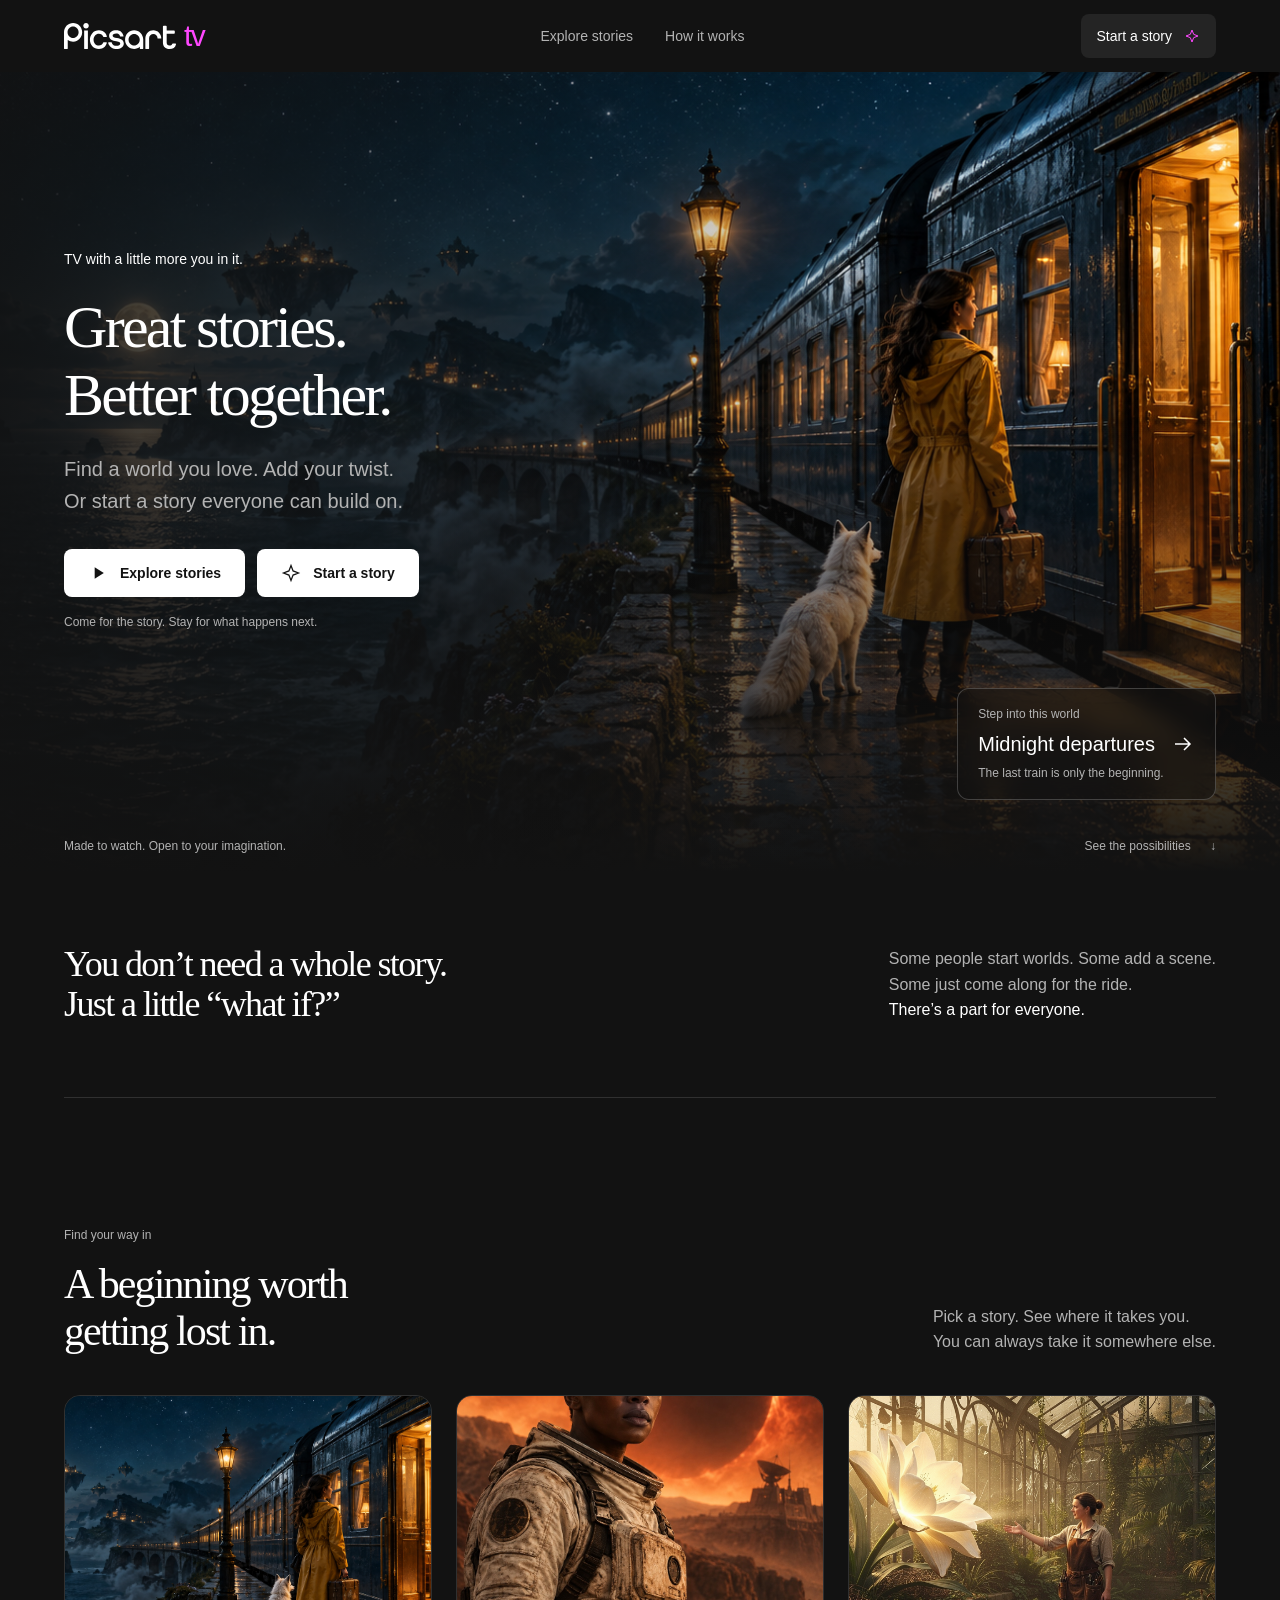
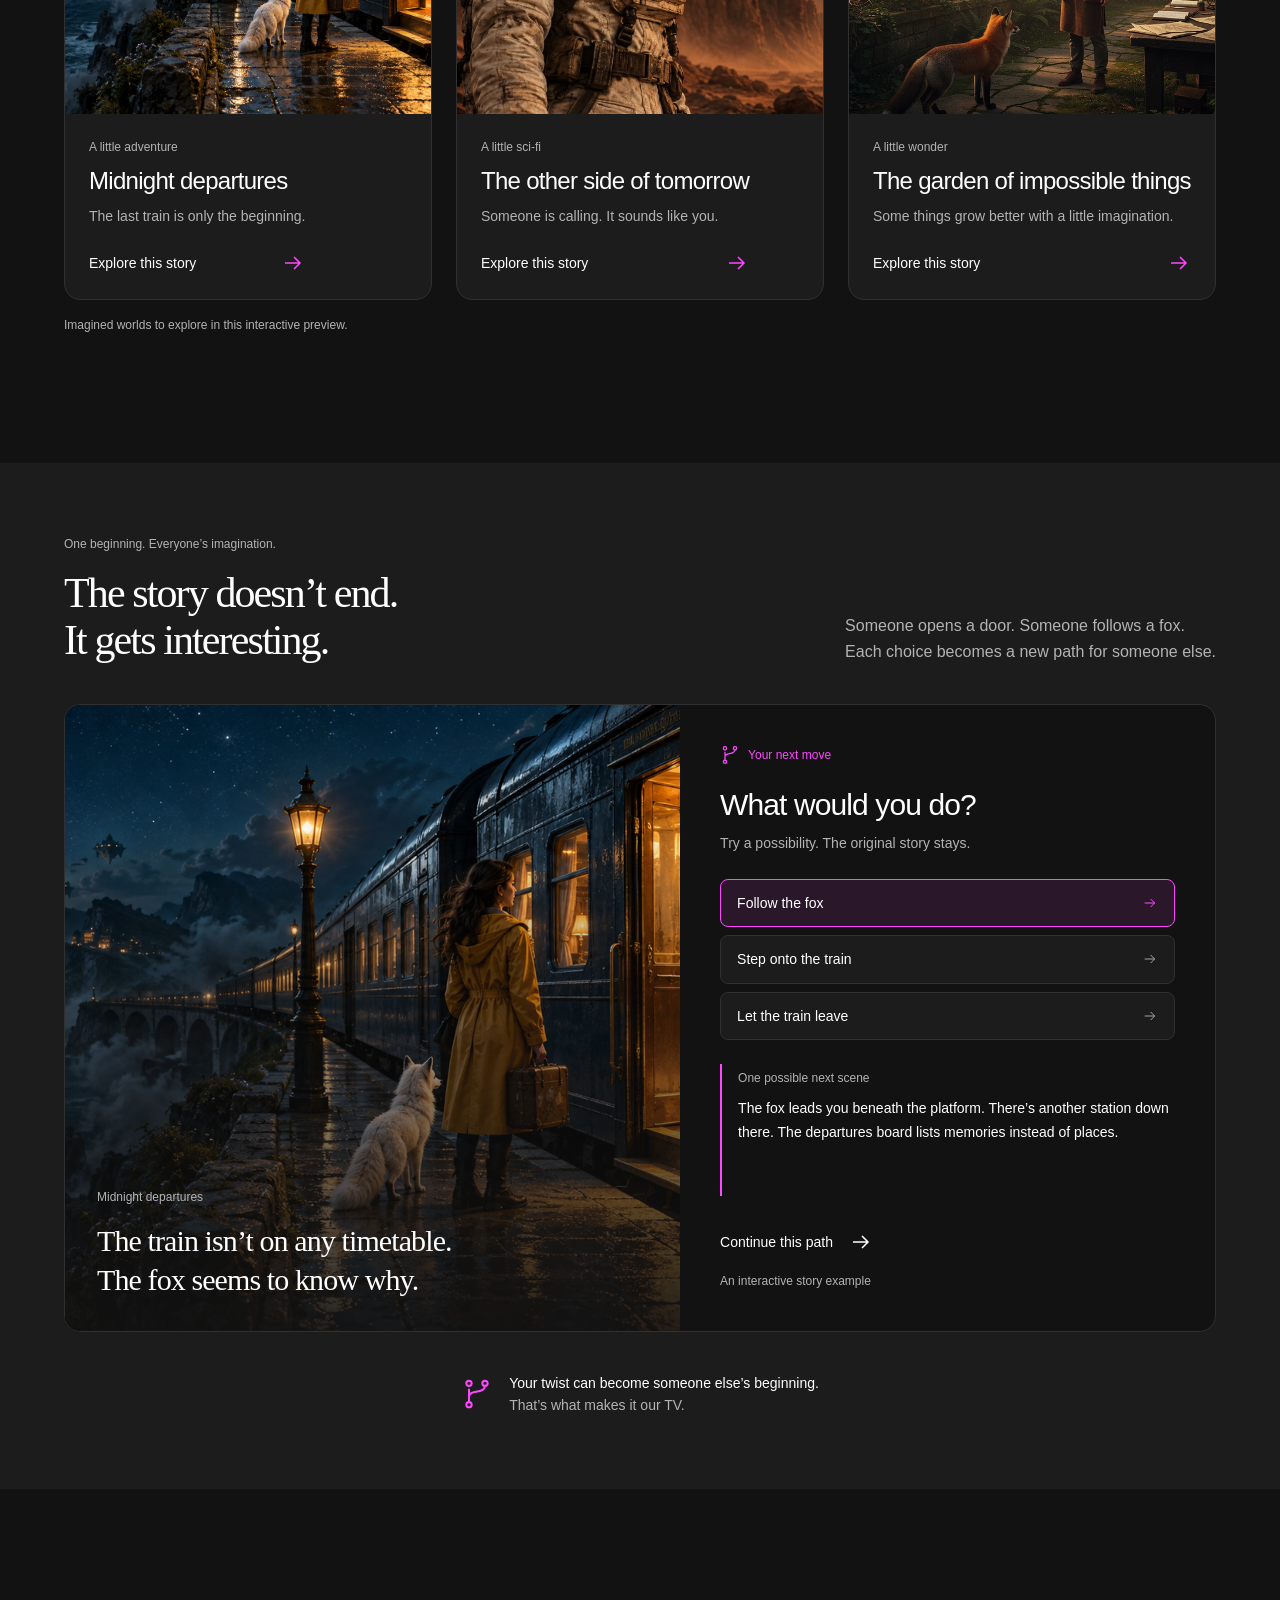
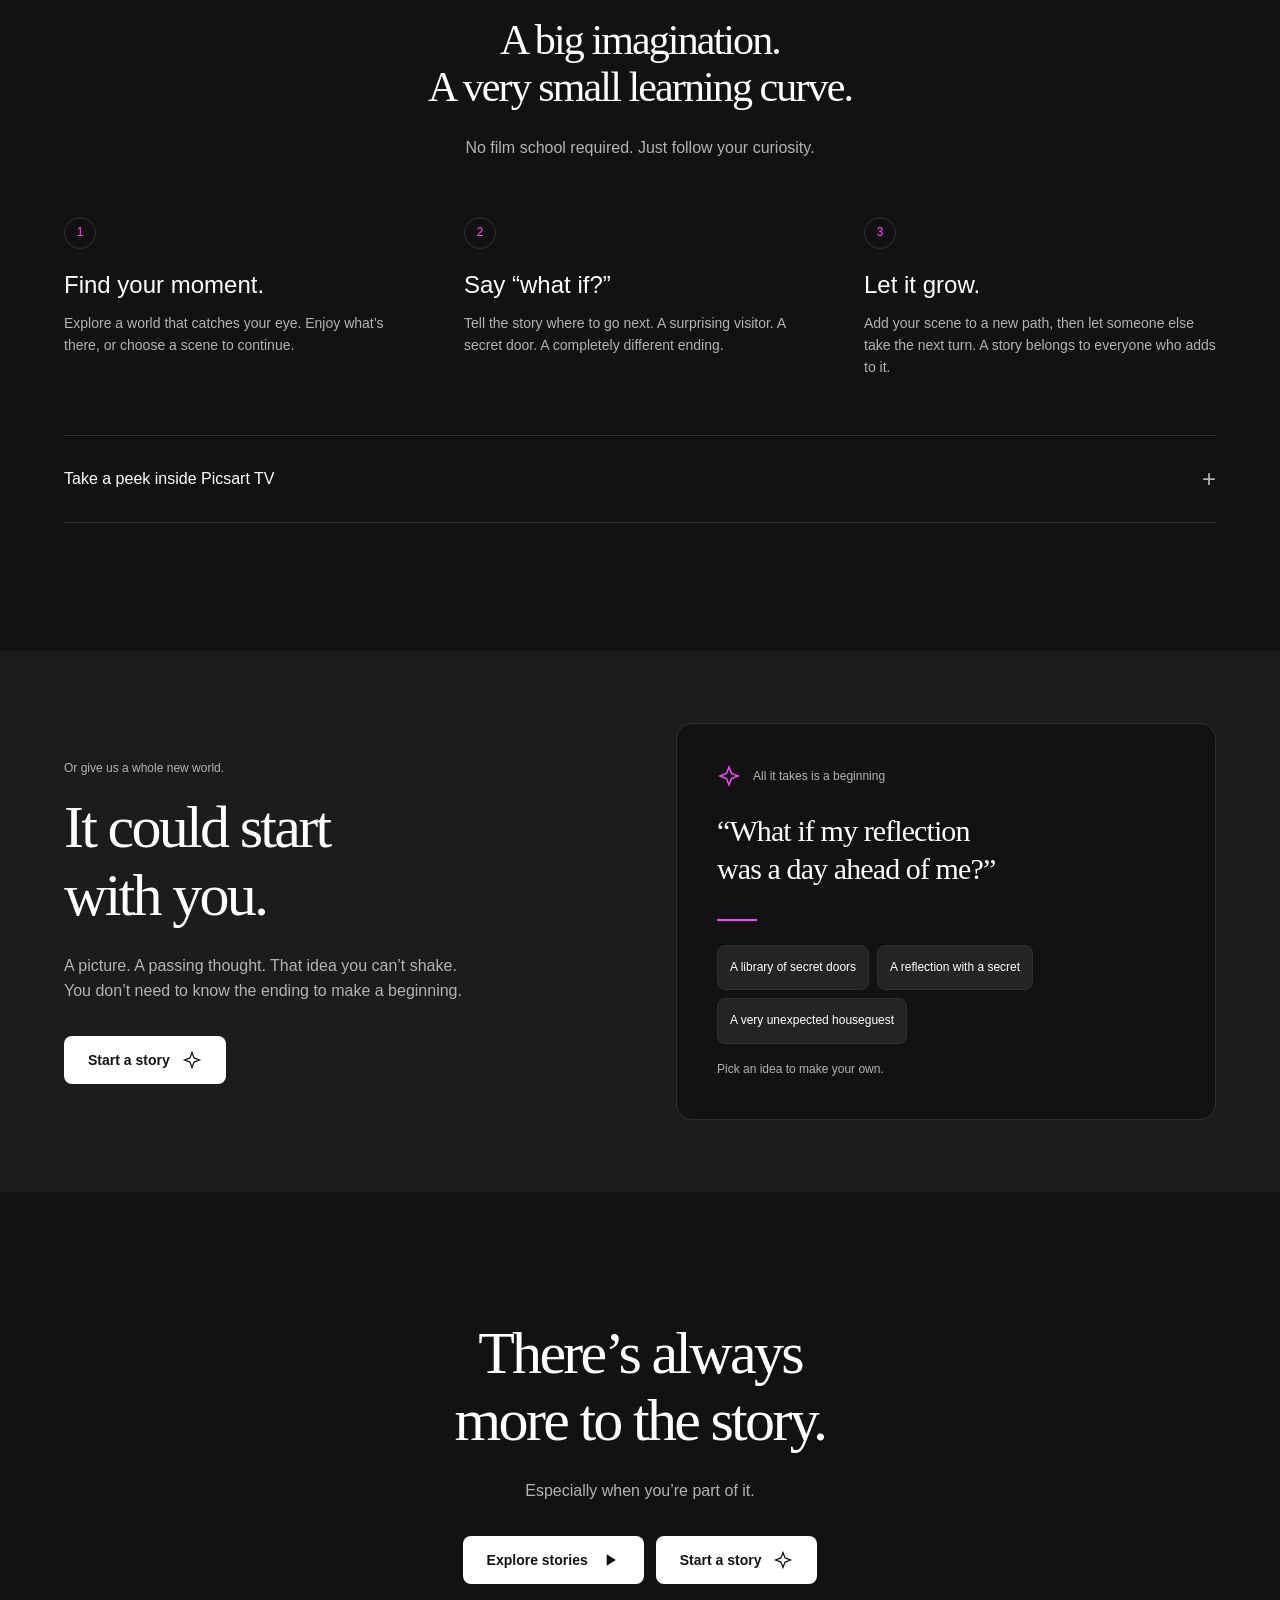
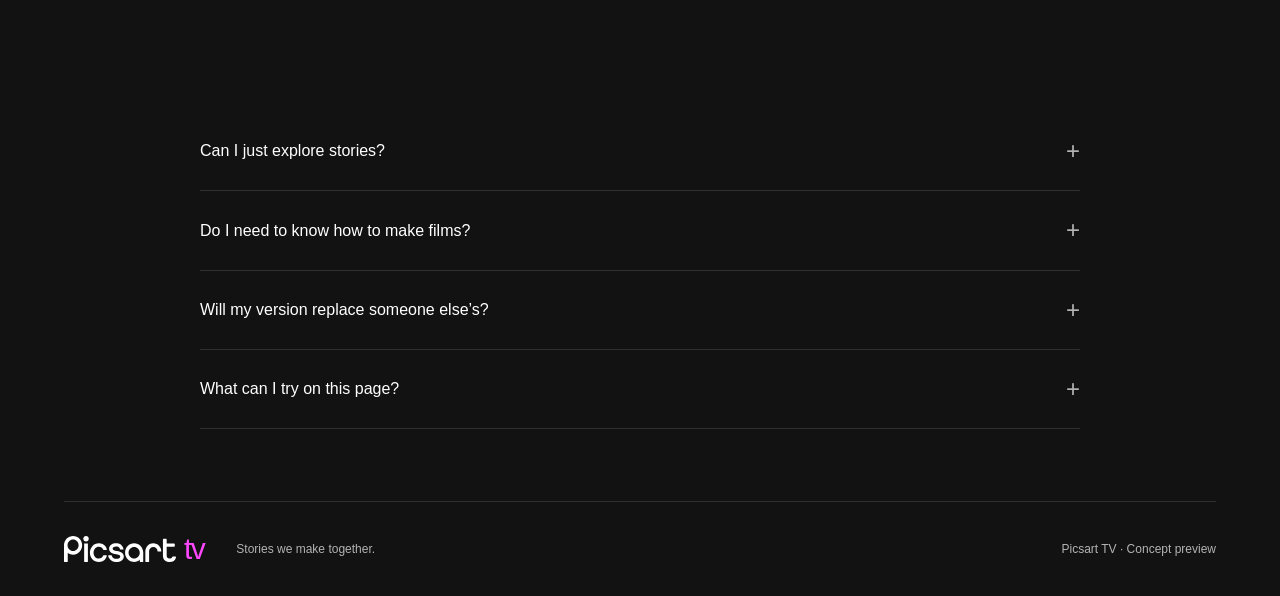
==== community/index.html @ 92424cba "Add community storytelling Picsart TV landing page" ====
<!doctype html>
<html lang="en">
<head>
<meta charset="utf-8"><meta name="viewport" content="width=device-width, initial-scale=1">
<title>Picsart TV — Great stories. Better together.</title>
<meta name="description" content="Find a story. Add your twist. Or start something everyone can build on. Discover a new kind of community-driven TV with Picsart.">
<meta name="theme-color" content="#121212">
<link rel="icon" href="data:image/svg+xml,%3Csvg xmlns='http://www.w3.org/2000/svg' viewBox='0 0 40 40'%3E%3Crect width='40' height='40' rx='10' fill='%23FF47FF'/%3E%3Cpath d='m15 10 16 10-16 10z' fill='%23121212'/%3E%3C/svg%3E">
<link rel="preconnect" href="https://pastatic.picsart.com" crossorigin>
<link rel="preload" as="image" href="assets/midnight-departures.png">
<link rel="stylesheet" href="brand.css"><link rel="stylesheet" href="site.css">
<script src="stories.js" defer></script><script src="app.js" defer></script>
</head>
<body>
<a class="skip" href="#main">Skip to content</a>
<svg class="icons" aria-hidden="true" xmlns="http://www.w3.org/2000/svg"><defs>
<symbol id="arrow" viewBox="0 0 24 24"><path d="M4 12h15m-6-6 6 6-6 6"/></symbol>
<symbol id="play" viewBox="0 0 24 24"><path d="m8 5 11 7-11 7z" fill="currentColor" stroke="none"/></symbol>
<symbol id="spark" viewBox="0 0 24 24"><path d="m12 3 2.5 6.5L21 12l-6.5 2.5L12 21l-2.5-6.5L3 12l6.5-2.5z"/></symbol>
<symbol id="branch" viewBox="0 0 24 24"><path d="M6 19V8m0 6c0-6 12-1 12-9"/><circle cx="6" cy="4" r="2"/><circle cx="18" cy="4" r="2"/><circle cx="6" cy="20" r="2"/></symbol>
<symbol id="close" viewBox="0 0 24 24"><path d="m6 6 12 12M6 18 18 6"/></symbol>
</defs></svg>
<header class="header wrap"><a class="logo" href="#" aria-label="Picsart TV home"><img src="assets/picsart-logo.svg" alt="Picsart" width="112" height="26"><span>tv</span></a><nav aria-label="Main navigation"><a href="#explore">Explore stories</a><a href="#together">How it works</a></nav><button class="header-create" data-create>Start a story <svg><use href="#spark"/></svg></button></header>
<main id="main">
<section class="hero" aria-labelledby="hero-title">
<img class="hero-image" src="assets/midnight-departures.png" alt="A traveller and a white fox discover a glowing train beside a moonlit sea" width="2400" height="1000" fetchpriority="high"><div class="hero-shade"></div>
<div class="wrap hero-inner"><div class="hero-copy"><p class="hero-intro">TV with a little more you in it.</p><h1 id="hero-title">Great stories.<br>Better together.</h1><p class="hero-description">Find a world you love. Add your twist.<br>Or start a story everyone can build on.</p><div class="hero-actions"><a class="button button-white" href="#explore"><svg><use href="#play"/></svg> Explore stories</a><button class="button button-white" data-create><svg><use href="#spark"/></svg> Start a story</button></div><p class="hero-reassurance">Come for the story. Stay for what happens next.</p></div>
<button class="hero-feature" data-story="midnight"><span>Step into this world</span><strong>Midnight departures <svg><use href="#arrow"/></svg></strong><small>The last train is only the beginning.</small></button>
<div class="hero-footer"><span>Made to watch. Open to your imagination.</span><a href="#together">See the possibilities <span aria-hidden="true">↓</span></a></div></div>
</section>
<section class="welcome wrap" aria-labelledby="welcome-title"><h2 id="welcome-title">You don’t need a whole story.<br>Just a little “what if?”</h2><p>Some people start worlds. Some add a scene.<br>Some just come along for the ride.<br><strong>There’s a part for everyone.</strong></p></section>
<section class="collection wrap" id="explore" aria-labelledby="explore-title"><div class="section-heading"><div><p class="eyebrow">Find your way in</p><h2 id="explore-title">A beginning worth<br>getting lost in.</h2></div><p>Pick a story. See where it takes you.<br>You can always take it somewhere else.</p></div><div class="story-grid" id="story-grid"></div><p class="quiet-note">Imagined worlds to explore in this interactive preview.</p></section>
<section class="together" id="together" aria-labelledby="together-title"><div class="wrap"><div class="section-heading"><div><p class="eyebrow">One beginning. Everyone’s imagination.</p><h2 id="together-title">The story doesn’t end.<br>It gets interesting.</h2></div><p>Someone opens a door. Someone follows a fox.<br>Each choice becomes a new path for someone else.</p></div>
<div class="branch-showcase"><div class="branch-scene"><img src="assets/midnight-departures.png" alt="The train door is open, and the white fox is waiting" loading="lazy"><div class="scene-copy"><span>Midnight departures</span><h3>The train isn’t on any timetable.<br>The fox seems to know why.</h3></div></div>
<div class="branch-control"><span class="scene-marker"><svg><use href="#branch"/></svg> Your next move</span><h3>What would you do?</h3><p class="branch-hint">Try a possibility. The original story stays.</p><div class="choices" id="demo-choices" role="group" aria-label="Choose a story direction"></div><div class="branch-result" aria-live="polite"><span id="demo-result-label">One possible next scene</span><p id="demo-result"></p></div><button class="text-action" id="continue-demo">Continue this path <svg><use href="#arrow"/></svg></button><small class="preview-label">An interactive story example</small></div></div>
<div class="community-line"><svg><use href="#branch"/></svg><p>Your twist can become someone else’s beginning.<br><span>That’s what makes it our TV.</span></p></div>
</div></section>
<section class="simple wrap" aria-labelledby="simple-title"><div class="simple-heading"><h2 id="simple-title">A big imagination.<br>A very small learning curve.</h2><p>No film school required. Just follow your curiosity.</p></div><ol class="simple-steps"><li><span class="step">1</span><h3>Find your moment.</h3><p>Explore a world that catches your eye. Enjoy what’s there, or choose a scene to continue.</p></li><li><span class="step">2</span><h3>Say “what if?”</h3><p>Tell the story where to go next. A surprising visitor. A secret door. A completely different ending.</p></li><li><span class="step">3</span><h3>Let it grow.</h3><p>Add your scene to a new path, then let someone else take the next turn. A story belongs to everyone who adds to it.</p></li></ol>
<details class="peek"><summary><span>Take a peek inside Picsart TV</span><span class="peek-icon" aria-hidden="true">+</span></summary><div class="peek-content"><div><h3>Every path has a story.</h3><p>Follow an existing version or explore an open ending. The story map helps you find where you’d like to join in.</p><p class="quiet-note">Product screenshot. Controls inside the image are a preview.</p></div><button class="screenshot-trigger" id="open-map" aria-label="Enlarge the Picsart TV story map"><img src="assets/tv-story-map.png" alt="Picsart TV story map showing different Dracula scenes and branches created by contributors" loading="lazy"><span>View story map ↗</span></button></div></details></section>
<section class="start-section" id="start" aria-labelledby="start-title"><div class="wrap start-layout"><div><p class="eyebrow">Or give us a whole new world.</p><h2 id="start-title">It could start<br>with you.</h2><p>A picture. A passing thought. That idea you can’t shake.<br>You don’t need to know the ending to make a beginning.</p><button class="button button-white" data-create>Start a story <svg><use href="#spark"/></svg></button></div><div class="idea-card"><span class="idea-label"><svg><use href="#spark"/></svg> All it takes is a beginning</span><p>“What if my reflection<br>was a day ahead of me?”</p><span class="idea-line"></span><div class="idea-seeds"><button data-idea="A library where every book is a door to a different world.">A library of secret doors</button><button data-idea="My reflection is one day ahead of me. This morning, it left a note.">A reflection with a secret</button><button data-idea="A tiny dragon has moved into the garden. It thinks it owns the place.">A very unexpected houseguest</button></div><small>Pick an idea to make your own.</small></div></div></section>
<section class="closing wrap" aria-labelledby="closing-title"><h2 id="closing-title">There’s always<br>more to the story.</h2><p>Especially when you’re part of it.</p><div class="closing-actions"><a class="button button-white" href="#explore">Explore stories <svg><use href="#play"/></svg></a><button class="button button-white" data-create>Start a story <svg><use href="#spark"/></svg></button></div></section>
<section class="faq wrap" aria-label="Questions about Picsart TV"><details><summary>Can I just explore stories?<span>+</span></summary><p>Absolutely. Start with a world that looks interesting and enjoy where other people have taken it. Making your own scene is always your choice.</p></details><details><summary>Do I need to know how to make films?<span>+</span></summary><p>No. Start with a simple idea or a moment you’d like to change. Describe what happens next in your own words. You can make a small contribution without planning an entire series.</p></details><details><summary>Will my version replace someone else’s?<span>+</span></summary><p>Your version is a new path. The original stays available, so different ideas can grow from the same beginning.</p></details><details><summary>What can I try on this page?<span>+</span></summary><p>You can explore sample story paths, try different choices and save a story idea as a text file. This landing-page preview doesn’t generate or play videos, publish contributions, or connect to a live community. The screenshots show the separate Picsart TV product.</p></details></section>
</main>
<footer class="footer wrap"><a class="logo" href="#" aria-label="Picsart TV home"><img src="assets/picsart-logo.svg" alt="Picsart" width="112" height="26"><span>tv</span></a><p>Stories we make together.</p><small>Picsart TV · Concept preview</small></footer>
<dialog class="story-dialog" id="story-dialog" aria-labelledby="story-title"><button class="close-button" aria-label="Close story preview"><svg><use href="#close"/></svg></button><div class="dialog-art"><img id="story-image" alt=""><span id="story-genre"></span></div><div class="dialog-content"><p class="eyebrow">Explore a sample story</p><h2 id="story-title"></h2><p id="story-opening"></p><div id="story-path" aria-live="polite"></div><fieldset id="story-choices"><legend>Where would you take it?</legend><div class="choices" id="story-choice-buttons"></div></fieldset><div class="story-next" id="story-next" hidden><p>Your turn. Add a thought for the next storyteller.</p><button class="button button-pink" id="add-next">Add your next scene <svg><use href="#spark"/></svg></button></div><button class="text-action" id="restart-story" hidden>Try another path</button><p class="quiet-note">An authored story preview. No video is generated.</p></div></dialog>
<dialog class="creator-dialog" id="creator-dialog" aria-labelledby="creator-title"><button class="close-button" aria-label="Close story starter"><svg><use href="#close"/></svg></button><div class="dialog-content"><span class="scene-marker"><svg><use href="#spark"/></svg> Your story starts here</span><h2 id="creator-title">Every world starts<br>with a “what if?”</h2><p>One sentence is plenty. You can figure out the rest along the way.</p><form id="idea-form"><label for="story-idea">What’s your beginning?</label><textarea id="story-idea" rows="4" maxlength="600" required placeholder="A girl finds a door that only appears when it rains…"></textarea><div class="idea-form-bottom"><small id="idea-count">0 / 600</small><button type="submit" class="button button-pink">Preview my beginning <svg><use href="#arrow"/></svg></button></div></form><div id="idea-preview" hidden aria-live="polite"><h3>A world worth exploring.</h3><p id="idea-output"></p><p class="idea-invite">Your invitation to the next storyteller: <strong>“Where would you take this?”</strong></p><a class="button button-white" id="download-idea" download="My-Picsart-TV-story.txt">Save my story idea</a></div><p class="quiet-note">This preview keeps your idea in this browser session. Save it as a text file to keep it. Nothing is published.</p></div></dialog>
<dialog class="map-dialog" id="map-dialog" aria-labelledby="map-title"><button class="close-button" aria-label="Close story map"><svg><use href="#close"/></svg></button><h2 id="map-title">One story. Many possibilities.</h2><img src="assets/tv-story-map.png" alt="An enlarged story map with several possible paths through Dracula" loading="lazy"></dialog>
</body></html>
---- community/brand.css ----
/* ===== Fonts ===== */
  @font-face { font-family: 'Picsart-Fonts'; font-style: normal; font-weight: 400; src: url('https://pastatic.picsart.com/cms-pastatic/d018cb40-40a8-4efa-a202-947285ae8329.woff2') format('woff2'); font-display: swap; }
  @font-face { font-family: 'Picsart-Fonts'; font-style: normal; font-weight: 500; src: url('https://pastatic.picsart.com/cms-pastatic/3de40576-a960-483a-a3ab-a1743e3c4ba6.woff2') format('woff2'); font-display: swap; }
  @font-face { font-family: 'Picsart-Fonts'; font-style: normal; font-weight: 600; src: url('https://pastatic.picsart.com/cms-pastatic/eae6e1ea-9319-406c-a3de-00431f8f03f4.woff2') format('woff2'); font-display: swap; }
  @font-face { font-family: 'Picsart-Fonts'; font-style: normal; font-weight: 700; src: url('https://pastatic.picsart.com/cms-pastatic/0ea441d6-d0d4-4236-b649-67a987887865.woff2') format('woff2'); font-display: swap; }
  @font-face { font-family: 'Acorn-Regular'; font-style: normal; font-weight: 400; src: url('https://pastatic.picsart.com/cms-pastatic/6f550a01-9804-4117-a4d9-9e25da6c31d5.otf') format('opentype'); font-display: swap; }

  /* ===== Tokens (landing-page snapshot) ===== */
  :root {
    --s4:4px; --s8:8px; --s12:12px; --s16:16px; --s20:20px; --s24:24px; --s32:32px; --s40:40px; --s48:48px; --s56:56px; --s64:64px; --s72:72px;
    --r8:8px; --r12:12px; --r16:16px; --r20:20px; --r24:24px;
    --fs12:12px; --fs14:14px; --fs16:16px; --fs20:20px; --fs24:24px; --fs30:30px; --fs36:36px; --fs42:42px; --fs60:60px;
    --bg-base:#121212; --bg-tint:#1C1C1C; --bg-tint2:#242424; --bg-tint3:#2F2F2F; --bg-border:#303030;
    --tx-base:#FFFFFF; --tx-tint1:#B3B3B3; --tx-tint2:#808080; --tx-tint3:#5A5A5A;
    --pri:#FF47FF; --pri-action:#FF66FF; --pri-soft:#FF47FF1A; --pri-softer:#FF47FF33;
    --acc:#00FFED;
    --grad: linear-gradient(135deg, #00FFED, #19D7E7, #7F4AD9, #AF1FC6, #DF02C0);
    --container: 1120px;
  }

  /* ===== Base reset + body ===== */
  *, *::before, *::after { box-sizing: border-box; margin: 0; padding: 0; }
  html { scroll-behavior: smooth; }
  body {
    font-family: 'Picsart-Fonts', -apple-system, BlinkMacSystemFont, 'Segoe UI', Roboto, sans-serif;
    background: var(--bg-base);
    color: var(--tx-base);
    line-height: 1.6;
    font-weight: 400;
    -webkit-font-smoothing: antialiased;
    overflow-x: hidden;
  }
  code, pre, .mono { font-family: 'SF Mono', 'Fira Code', 'JetBrains Mono', monospace; }
  .container { max-width: var(--container); margin: 0 auto; padding: 0 var(--s24); }
  .container-narrow { max-width: 860px; margin: 0 auto; padding: 0 var(--s24); }
---- community/site.css ----
:root{--s2:2px;--s6:6px;--s44:44px;--page-width:1440px}html{scroll-padding-top:var(--s32)}body:has(dialog[open]){overflow:hidden}button,input,textarea{font:inherit}button,a{-webkit-tap-highlight-color:transparent}button{cursor:pointer}button{color:inherit}a{color:inherit;text-decoration:none}button,summary,a{touch-action:manipulation}button{border:0}svg{width:var(--s24);height:var(--s24);fill:none;stroke:currentColor;stroke-width:1.5;flex:none}img{display:block;max-width:100%}button:focus-visible,a:focus-visible,summary:focus-visible,textarea:focus-visible{outline:var(--s2) solid var(--acc);outline-offset:var(--s4)}[hidden]{display:none!important}.icons{position:absolute;width:0;height:0;overflow:hidden}.wrap{max-width:var(--page-width);width:calc(100% - var(--s64)*2);margin-inline:auto}.skip{position:fixed;top:var(--s8);left:var(--s8);transform:translateY(-200%);z-index:20;background:var(--tx-base);color:var(--bg-base);padding:var(--s12)}.skip:focus{transform:none}.header{height:var(--s72);display:flex;align-items:center;justify-content:space-between;gap:var(--s24)}.logo{display:inline-flex;align-items:center;gap:var(--s8)}.logo img{width:112px;height:auto}.logo span{font-size:var(--fs30);line-height:1;color:var(--pri);letter-spacing:-.05em}.header nav{display:flex;gap:var(--s32);font-size:var(--fs14);color:var(--tx-tint1)}.header nav a:hover{color:var(--tx-base)}.header-create{display:flex;align-items:center;gap:var(--s12);background:var(--bg-tint2);border-radius:var(--r8);padding:var(--s8) var(--s16);font-size:var(--fs14);min-height:var(--s44)}.header-create svg{width:var(--s16);height:var(--s16);color:var(--pri)}h1,h2{font-family:'Acorn-Regular',Georgia,serif;font-weight:400;letter-spacing:-.045em;line-height:1.12}h1{font-size:var(--fs60)}h2{font-size:var(--fs42)}h3{font-weight:500;line-height:1.3}.hero{position:relative;min-height:680px;height:min(800px,calc(100svh - var(--s72)));isolation:isolate}.hero-image,.hero-shade{position:absolute;width:100%;height:100%;inset:0;z-index:-2}.hero-image{object-fit:cover;object-position:65% center}.hero-shade{z-index:-1;background:linear-gradient(90deg,#121212e8 0%,#12121299 28%,#12121200 70%),linear-gradient(0deg,var(--bg-base),#12121200 60%)}.hero-inner{height:100%;position:relative;display:flex;align-items:center;padding-block:var(--s72)}.hero-copy{padding-bottom:var(--s64);max-width:640px}.hero-intro{font-size:var(--fs14);margin-bottom:var(--s24)}.hero-description{font-size:var(--fs20);color:var(--tx-tint1);margin-block:var(--s24) var(--s32)}.hero-actions,.closing-actions{display:flex;gap:var(--s12);flex-wrap:wrap}.button{display:inline-flex;align-items:center;justify-content:center;gap:var(--s12);min-height:var(--s48);border-radius:var(--r8);padding:var(--s12) var(--s24);font-weight:600;font-size:var(--fs14);transition:background .2s,box-shadow .2s}.button svg{width:var(--s20);height:var(--s20)}.button-white{background:var(--tx-base);color:var(--bg-base)}.button-white:hover{background:var(--tx-tint1)}.button-pink{background:var(--pri);color:var(--bg-base)}.button-pink:hover{background:var(--pri-action)}.hero-reassurance{margin-top:var(--s16);font-size:var(--fs12);color:var(--tx-tint1)}.hero-feature{position:absolute;right:0;bottom:var(--s72);display:grid;gap:var(--s4);text-align:left;background:#12121299;backdrop-filter:blur(var(--s12));padding:var(--s16) var(--s20);border:1px solid #ffffff33;border-radius:var(--r12)}.hero-feature>span,.hero-feature small{color:var(--tx-tint1);font-size:var(--fs12)}.hero-feature strong{display:flex;align-items:center;gap:var(--s16);font-size:var(--fs20);font-weight:500}.hero-feature:hover{border-color:var(--tx-tint1)}.hero-footer{position:absolute;bottom:var(--s16);left:0;right:0;display:flex;justify-content:space-between;gap:var(--s24);font-size:var(--fs12);color:var(--tx-tint1)}.hero-footer a span{margin-left:var(--s16)}.welcome{padding-block:var(--s72);display:flex;align-items:center;justify-content:space-between;gap:var(--s48);border-bottom:1px solid var(--bg-border)}.welcome h2{font-size:var(--fs36)}.welcome p{color:var(--tx-tint1);font-size:var(--fs16)}.welcome strong{color:var(--tx-base);font-weight:400}.collection,.simple{padding-block:calc(var(--s64)*2)}.section-heading{display:flex;align-items:flex-end;justify-content:space-between;gap:var(--s40);margin-bottom:var(--s40)}.section-heading>p{font-size:var(--fs16);color:var(--tx-tint1);max-width:400px}.eyebrow{font-size:var(--fs12);color:var(--tx-tint1);margin-bottom:var(--s16)}.story-grid{display:grid;grid-template-columns:repeat(3,minmax(0,1fr));gap:var(--s24)}.story-card{text-align:left;border:1px solid var(--bg-border);border-radius:var(--r16);overflow:hidden;background:var(--bg-tint);display:flex;flex-direction:column;transition:border-color .25s,box-shadow .25s}.story-card:hover{border-color:var(--tx-tint2);box-shadow:0 var(--s12) var(--s32) #00000033}.story-card>img{width:100%;aspect-ratio:1.15;object-fit:cover}.story-card:first-child>img{object-position:72% center}.card-copy{padding:var(--s24);display:flex;flex-direction:column;flex:1}.card-copy>span{font-size:var(--fs12);color:var(--tx-tint1)}.card-copy h3{font-size:var(--fs24);letter-spacing:-.03em;margin-block:var(--s8)}.card-copy p{font-size:var(--fs14);color:var(--tx-tint1);margin-bottom:var(--s24)}.card-action{display:flex;align-items:center;justify-content:space-between;margin-top:auto;font-size:var(--fs14)}.card-action svg{color:var(--pri)}.quiet-note{font-size:var(--fs12);color:var(--tx-tint1);margin-top:var(--s16)}.together{padding-block:var(--s72);background:var(--bg-tint)}.branch-showcase{display:grid;grid-template-columns:1.15fr 1fr;border:1px solid var(--bg-border);border-radius:var(--r16);overflow:hidden;background:var(--bg-base)}.branch-scene{position:relative;isolation:isolate;min-height:580px}.branch-scene>img{width:100%;height:100%;object-fit:cover;object-position:72% center;position:absolute;inset:0;z-index:-2}.branch-scene:after{content:'';position:absolute;inset:0;background:linear-gradient(0deg,#121212ed,#12121200 80%);z-index:-1}.scene-copy{position:absolute;bottom:var(--s32);left:var(--s32);right:var(--s32)}.scene-copy>span{font-size:var(--fs12);color:var(--tx-tint1)}.scene-copy h3{font-family:'Acorn-Regular',Georgia,serif;font-size:var(--fs30);margin-top:var(--s12);letter-spacing:-.03em}.branch-control{padding:var(--s40)}.scene-marker{display:flex;gap:var(--s8);align-items:center;color:var(--pri);font-size:var(--fs12);margin-bottom:var(--s20)}.scene-marker svg{width:var(--s20);height:var(--s20)}.branch-control h3{font-size:var(--fs30);letter-spacing:-.03em}.branch-hint{font-size:var(--fs14);color:var(--tx-tint1);margin-block:var(--s8) var(--s24)}.choices{display:grid;gap:var(--s8)}.choice{padding:var(--s12) var(--s16);border:1px solid var(--bg-border);background:var(--bg-tint);border-radius:var(--r8);text-align:left;font-size:var(--fs14);min-height:var(--s48);display:flex;align-items:center;justify-content:space-between;gap:var(--s16)}.choice svg{width:var(--s16);height:var(--s16);opacity:.6}.choice:hover{border-color:var(--tx-tint1)}.choice[aria-pressed=true]{border-color:var(--pri);background:var(--pri-soft)}.choice[aria-pressed=true] svg{color:var(--pri);opacity:1}.branch-result{border-left:var(--s2) solid var(--pri);padding-left:var(--s16);margin-block:var(--s24);min-height:132px}.branch-result>span{font-size:var(--fs12);color:var(--tx-tint1)}.branch-result>p{font-size:var(--fs14);margin-top:var(--s8);line-height:1.7}.text-action{display:inline-flex;align-items:center;gap:var(--s16);background:none;font-size:var(--fs14);font-weight:500;min-height:var(--s44)}.text-action:hover{color:var(--pri)}.preview-label{display:block;color:var(--tx-tint1);font-size:var(--fs12);margin-top:var(--s8)}.community-line{display:flex;align-items:center;justify-content:center;gap:var(--s16);text-align:left;margin-top:var(--s40);font-size:var(--fs14)}.community-line>svg{color:var(--pri);width:var(--s32);height:var(--s32)}.community-line span{color:var(--tx-tint1)}.simple-heading{text-align:center}.simple-heading>p{margin-top:var(--s24);color:var(--tx-tint1)}.simple-steps{list-style:none;display:grid;grid-template-columns:repeat(3,1fr);gap:var(--s48);margin-top:var(--s56)}.step{display:inline-flex;align-items:center;justify-content:center;width:var(--s32);height:var(--s32);border:1px solid var(--bg-border);border-radius:50%;font-size:var(--fs12);color:var(--pri)}.simple-steps h3{font-size:var(--fs24);margin-block:var(--s20) var(--s12)}.simple-steps p{font-size:var(--fs14);color:var(--tx-tint1)}.peek{margin-top:var(--s56);border-block:1px solid var(--bg-border)}summary{list-style:none;cursor:pointer}summary::-webkit-details-marker{display:none}.peek summary{display:flex;align-items:center;justify-content:space-between;padding:var(--s24) 0;font-size:var(--fs16)}.peek-icon,.faq summary span{color:var(--tx-tint1);font-size:var(--fs24);transition:transform .2s}details[open]>summary .peek-icon,details[open]>summary span{transform:rotate(45deg)}.peek-content{display:grid;grid-template-columns:1fr 2fr;gap:var(--s32);padding-block:var(--s16) var(--s32)}.peek-content h3{font-size:var(--fs24);margin-bottom:var(--s16)}.peek-content p{color:var(--tx-tint1);font-size:var(--fs14)}.screenshot-trigger{background:var(--bg-tint);border:1px solid var(--bg-border);border-radius:var(--r12);overflow:hidden}.screenshot-trigger>span{display:block;text-align:right;padding:var(--s12) var(--s16);font-size:var(--fs12)}.start-section{background:var(--bg-tint);padding-block:var(--s72)}.start-layout{display:grid;grid-template-columns:1fr 1fr;gap:var(--s72);align-items:center}.start-layout h2{font-size:var(--fs60)}.start-layout>div>p:not(.eyebrow){color:var(--tx-tint1);margin-block:var(--s24) var(--s32)}.idea-card{padding:var(--s40);background:var(--bg-base);border:1px solid var(--bg-border);border-radius:var(--r16)}.idea-label{display:flex;gap:var(--s12);align-items:center;font-size:var(--fs12);color:var(--tx-tint1)}.idea-label svg{color:var(--pri)}.start-layout .idea-card>p{font-family:'Acorn-Regular',Georgia,serif;font-size:var(--fs30);color:var(--tx-base)!important;line-height:1.25;letter-spacing:-.03em}.idea-line{display:block;width:var(--s40);height:var(--s2);background:var(--pri);margin-block:var(--s24)}.idea-seeds{display:flex;flex-wrap:wrap;gap:var(--s8)}.idea-seeds button{background:var(--bg-tint2);border:1px solid var(--bg-border);padding:var(--s12);border-radius:var(--r8);font-size:var(--fs12)}.idea-seeds button:hover{border-color:var(--pri)}.idea-card>small{display:block;margin-top:var(--s16);font-size:var(--fs12);color:var(--tx-tint1)}.closing{padding-block:calc(var(--s64)*2);text-align:center}.closing h2{font-size:var(--fs60)}.closing p{color:var(--tx-tint1);margin-block:var(--s24) var(--s32)}.closing-actions{justify-content:center}.faq{max-width:880px;padding-bottom:var(--s72)}.faq details{border-bottom:1px solid var(--bg-border)}.faq summary{display:flex;gap:var(--s16);align-items:center;justify-content:space-between;padding-block:var(--s20);font-size:var(--fs16)}.faq details p{font-size:var(--fs14);color:var(--tx-tint1);padding-bottom:var(--s24);max-width:90%}.footer{border-top:1px solid var(--bg-border);padding-block:var(--s32);display:flex;align-items:center;gap:var(--s32);font-size:var(--fs12);color:var(--tx-tint1)}.footer small{margin-left:auto;font-size:var(--fs12)}dialog{margin:auto;color:var(--tx-base);background:var(--bg-base);border:1px solid var(--bg-border);border-radius:var(--r16);padding:0;width:min(720px,calc(100% - var(--s32)));max-height:90svh;overscroll-behavior:contain}dialog::backdrop{background:#000000cc;backdrop-filter:blur(var(--s8))}.close-button{position:absolute;right:var(--s16);top:var(--s16);display:grid;place-items:center;background:var(--bg-tint2);border:1px solid var(--bg-border);width:var(--s44);height:var(--s44);border-radius:50%;z-index:2}.close-button:hover{background:var(--bg-tint3)}.dialog-art{height:240px;position:relative}.dialog-art img{width:100%;height:100%;object-fit:cover;object-position:70% center}.dialog-art>span{position:absolute;bottom:var(--s16);left:var(--s32);background:var(--bg-base);padding:var(--s4) var(--s12);border-radius:var(--r8);font-size:var(--fs12)}.dialog-content{padding:var(--s32)}.dialog-content h2{font-size:var(--fs36);margin-bottom:var(--s20)}.dialog-content>p:not(.eyebrow){font-size:var(--fs14);color:var(--tx-tint1)}fieldset{border:0;min-width:0;margin-top:var(--s24)}legend{font-size:var(--fs16);margin-bottom:var(--s16)}#story-path p{border-left:var(--s2) solid var(--pri);padding-left:var(--s16);margin-top:var(--s24);font-size:var(--fs14)}.story-next{margin-block:var(--s24)}.story-next p{font-size:var(--fs14);margin-bottom:var(--s16)}.creator-dialog .dialog-content{padding:var(--s48) var(--s32)}#idea-form{margin-top:var(--s24)}#idea-form label{display:block;margin-bottom:var(--s8);font-size:var(--fs14)}textarea{resize:vertical;width:100%;padding:var(--s16);border:1px solid var(--bg-border);border-radius:var(--r8);background:var(--bg-tint);color:var(--tx-base);font-size:var(--fs16);min-height:144px}textarea::placeholder{color:var(--tx-tint1)}.idea-form-bottom{display:flex;align-items:center;justify-content:space-between;gap:var(--s16);margin-top:var(--s16)}.idea-form-bottom>small{color:var(--tx-tint1);font-size:var(--fs12)}#idea-preview{padding:var(--s24);margin-top:var(--s24);border:1px solid var(--bg-border);border-radius:var(--r12);background:var(--bg-tint)}#idea-preview h3{font-size:var(--fs24)}#idea-output{white-space:pre-wrap;overflow-wrap:anywhere;margin-block:var(--s16)}.idea-invite{font-size:var(--fs14);color:var(--tx-tint1);margin-bottom:var(--s24)}.idea-invite strong{display:block;color:var(--tx-base);font-weight:400}.map-dialog{width:min(1280px,calc(100% - var(--s32)));padding:var(--s32)}.map-dialog h2{font-size:var(--fs30);padding-right:var(--s48);margin-bottom:var(--s24)}.map-dialog>img{width:100%}.reveal-pending{opacity:0;transform:translateY(var(--s24))}.reveal{transition:opacity .7s ease,transform .7s cubic-bezier(.2,.7,.3,1)}.reveal:focus-within{opacity:1;transform:none}
@media(min-width:1600px){.hero-copy{max-width:700px}.hero{min-height:760px}}
@media(max-width:1100px){.wrap{width:calc(100% - var(--s32)*2)}.hero-feature{bottom:var(--s64)}.hero-copy{max-width:570px}.hero-feature small{display:none}.hero-feature strong{font-size:var(--fs16)}.section-heading{align-items:flex-start}.section-heading>p{max-width:300px}.branch-control{padding:var(--s24)}.branch-scene{min-height:580px}.start-layout{gap:var(--s40)}.card-copy{padding:var(--s20)}.card-copy h3{font-size:var(--fs20)}.simple-steps{gap:var(--s32)}}
@media(max-width:760px){.wrap{width:calc(100% - var(--s24)*2)}.header{height:var(--s72)}.header nav{display:none}.header-create{padding-inline:var(--s12)}.logo img{width:96px}.hero{min-height:740px;height:auto}.hero-inner{min-height:740px;align-items:flex-start;padding-top:var(--s48);padding-bottom:200px}.hero-image{object-position:65% center}.hero-shade{background:linear-gradient(180deg,#121212b3,#12121233 50%,var(--bg-base)),linear-gradient(90deg,#12121299,#12121200)}.hero-copy{padding:0;max-width:100%}h1{font-size:var(--fs42)}.hero-intro{font-size:var(--fs12);margin-bottom:var(--s16)}.hero-description{font-size:var(--fs16);color:var(--tx-base);margin-block:var(--s20) var(--s24)}.hero-actions{gap:var(--s8)}.hero-actions>.button{padding-inline:var(--s16);gap:var(--s8)}.hero-reassurance{max-width:290px}.hero-feature{left:0;right:auto;bottom:var(--s72)}.hero-feature small{display:block}.hero-feature strong{font-size:var(--fs20)}.hero-footer{font-size:var(--fs12);bottom:var(--s16)}.hero-footer>span{max-width:190px}.hero-footer>a{max-width:110px;text-align:right}.hero-footer a span{margin-left:var(--s4)}.welcome{display:block;padding-block:var(--s56)}.welcome h2{font-size:var(--fs30)}.welcome p{margin-top:var(--s24);font-size:var(--fs14)}.collection,.simple{padding-block:var(--s64)}.section-heading{display:block;margin-bottom:var(--s32)}h2{font-size:var(--fs36)}.section-heading>p{margin-top:var(--s20);max-width:none;font-size:var(--fs14)}.story-grid{grid-template-columns:1fr;gap:var(--s24)}.story-card>img{aspect-ratio:1.5}.card-copy{padding:var(--s24)}.card-copy h3{font-size:var(--fs24)}.card-copy p{margin-bottom:var(--s16)}.together{padding-block:var(--s56)}.branch-showcase{grid-template-columns:1fr}.branch-scene{min-height:330px}.scene-copy{left:var(--s24);right:var(--s24);bottom:var(--s24)}.scene-copy h3{font-size:var(--fs24)}.branch-control{padding:var(--s24)}.branch-result{min-height:0}.community-line{align-items:flex-start;font-size:var(--fs12)}.simple-heading{text-align:left}.simple-heading>p{font-size:var(--fs14)}.simple-steps{grid-template-columns:1fr;gap:var(--s32);margin-top:var(--s32)}.simple-steps h3{margin-top:var(--s12)}.peek{margin-top:var(--s40)}.peek-content{grid-template-columns:1fr}.peek summary{font-size:var(--fs14)}.start-section{padding-block:var(--s56)}.start-layout{grid-template-columns:1fr;gap:var(--s32)}.start-layout h2{font-size:var(--fs42)}.start-layout>div>p:not(.eyebrow){font-size:var(--fs14)}.idea-card{padding:var(--s24)}.start-layout .idea-card>p{font-size:var(--fs30)!important}.closing{padding-block:var(--s72)}.closing h2{font-size:var(--fs42)}.closing p{font-size:var(--fs16)}.closing-actions>.button{padding-inline:var(--s16);gap:var(--s8)}.faq{padding-bottom:var(--s48)}.faq summary{font-size:var(--fs14)}.footer{flex-wrap:wrap;gap:var(--s16)}.footer small{margin:0;width:100%}.footer>p{margin-left:auto}.dialog-content{padding:var(--s24)}.dialog-content h2{font-size:var(--fs30)}.dialog-art{height:180px}.creator-dialog .dialog-content{padding:var(--s64) var(--s24) var(--s24)}.idea-form-bottom{align-items:flex-start;flex-direction:column}.idea-form-bottom .button{width:100%}.map-dialog{padding:var(--s64) var(--s16) var(--s16)}.map-dialog h2{font-size:var(--fs24);padding:0}}
@media(prefers-reduced-motion:reduce){html{scroll-behavior:auto}*,*:before,*:after{transition:none!important;animation:none!important}.reveal-pending{opacity:1;transform:none}}
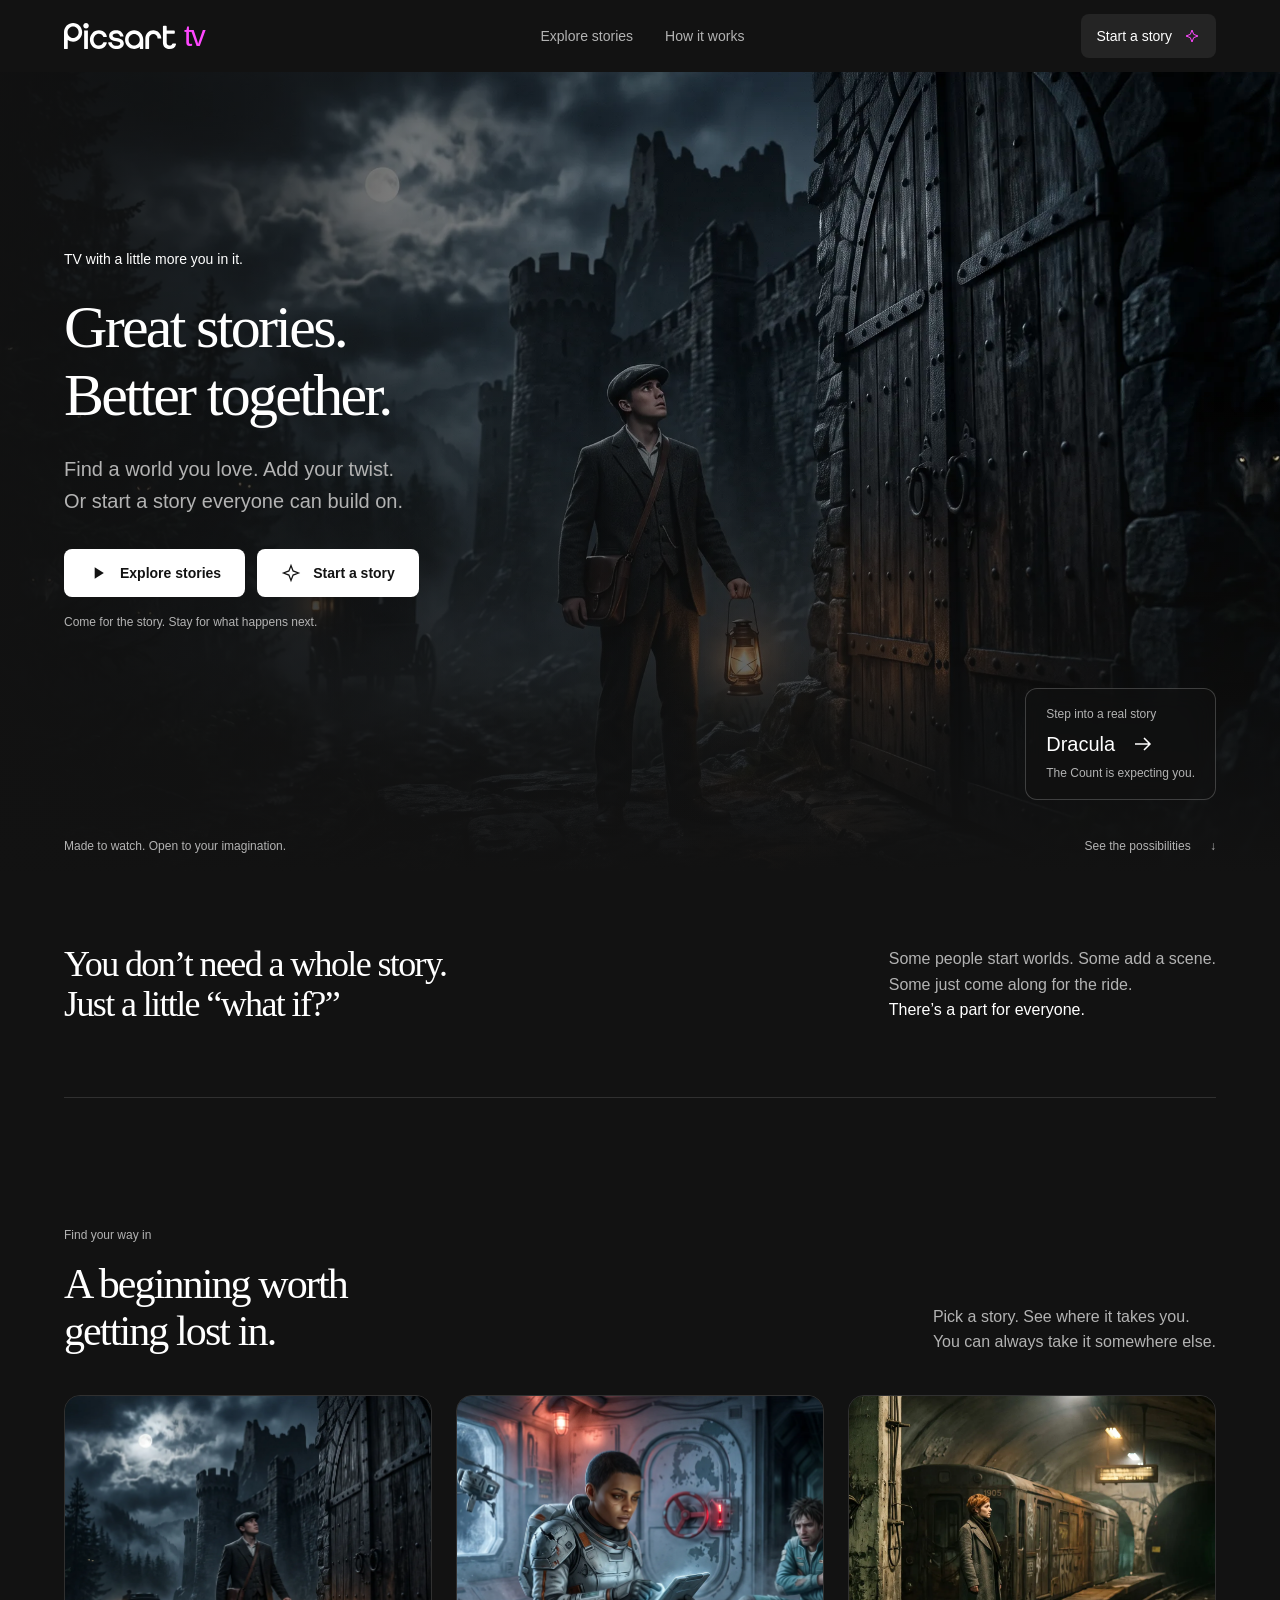
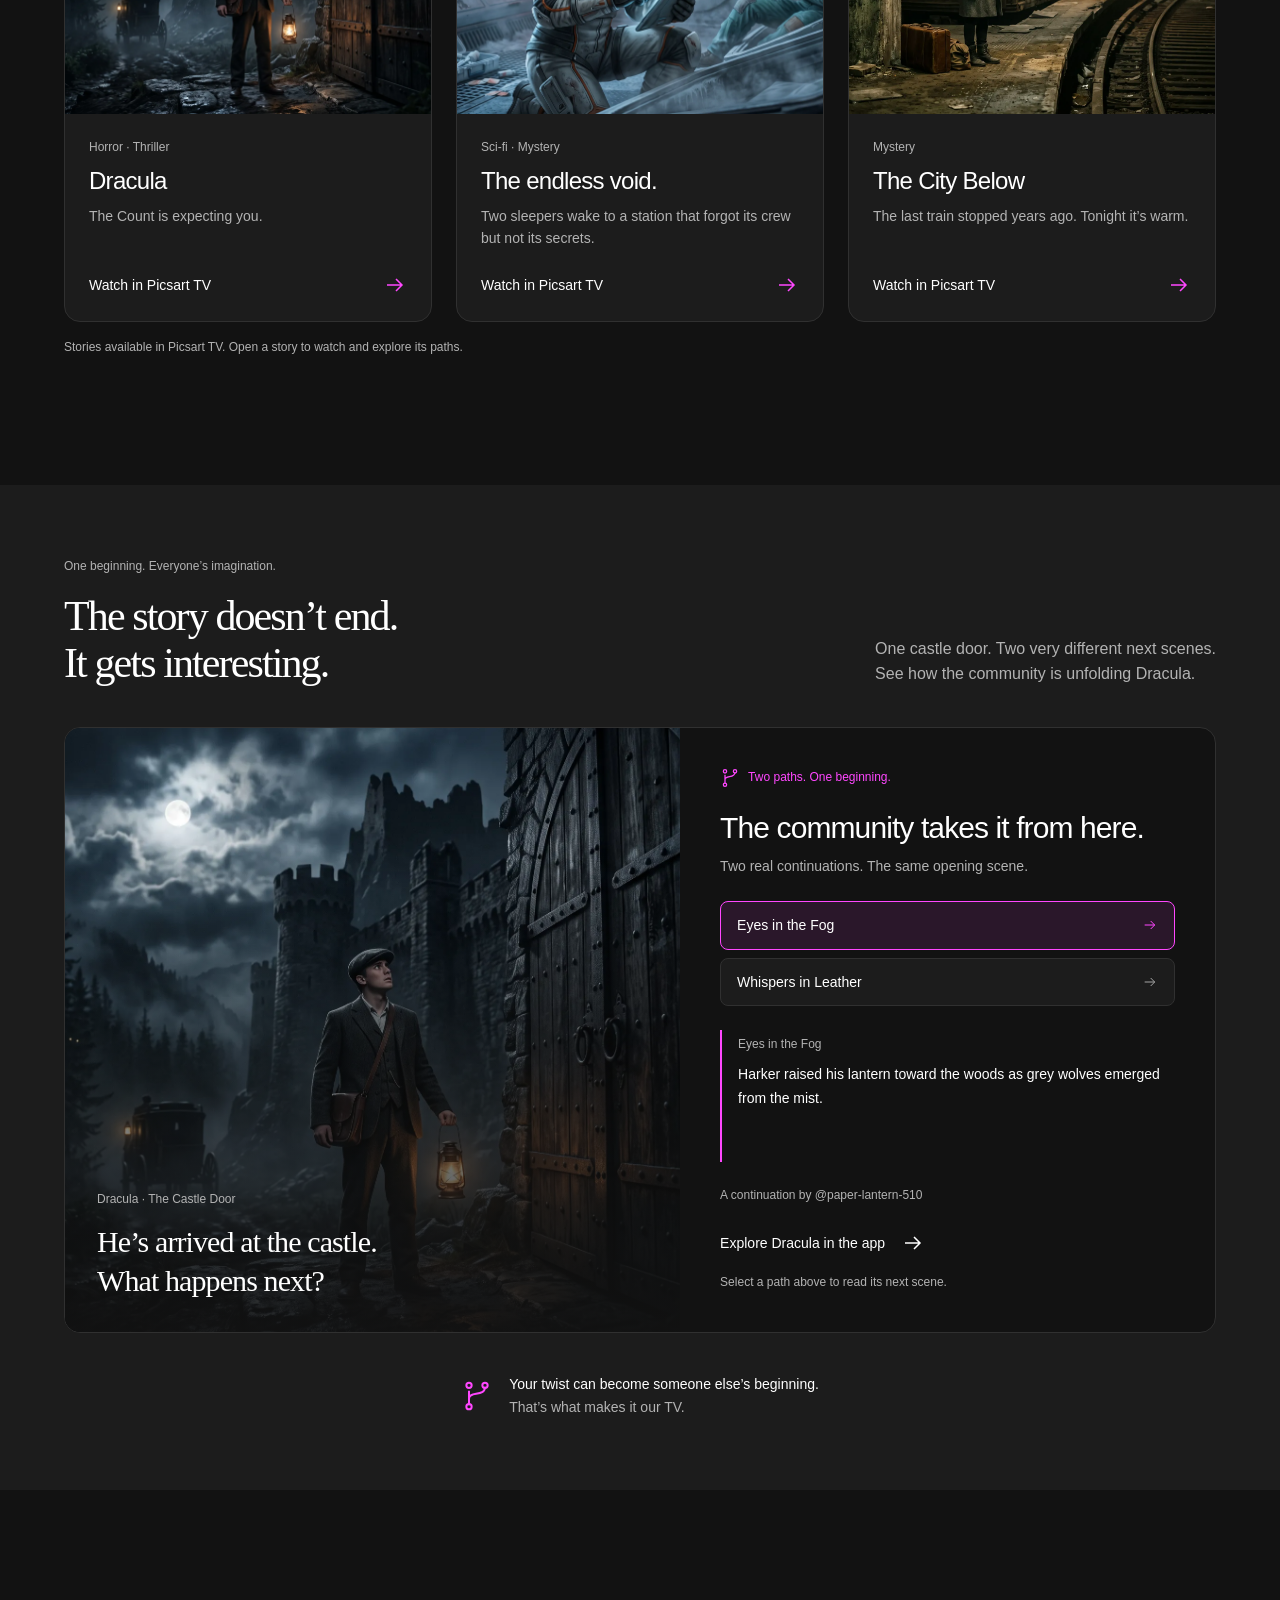
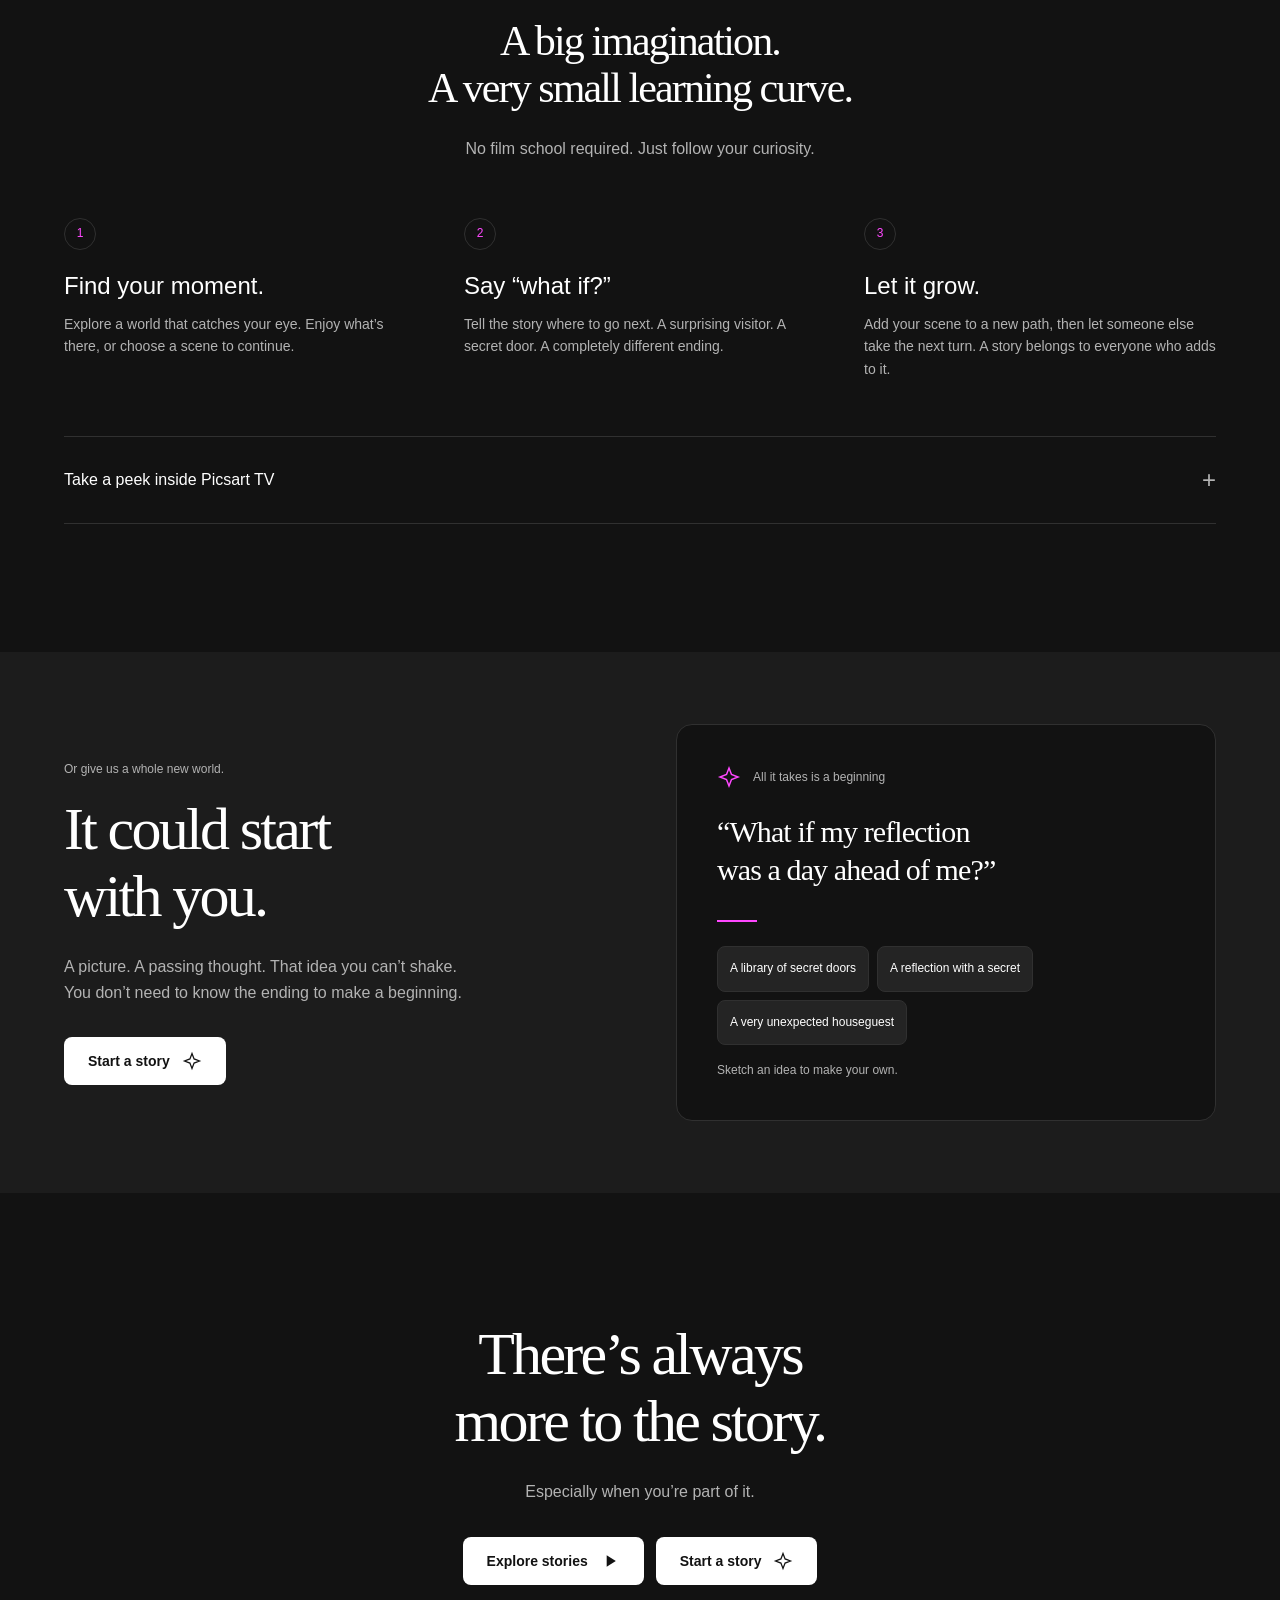
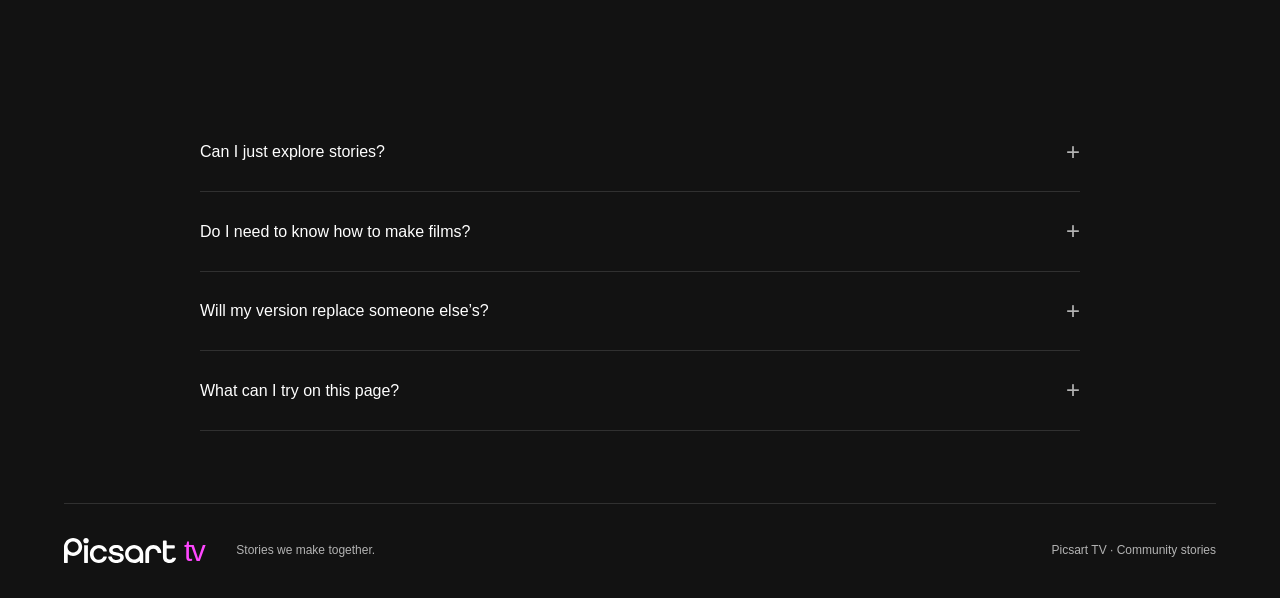
==== commit 77263f7b: "Showcase real Picsart TV stories and link to the live app" ====
--- a/community/index.html
+++ b/community/index.html
@@ -7,7 +7,7 @@
 <meta name="theme-color" content="#121212">
 <link rel="icon" href="data:image/svg+xml,%3Csvg xmlns='http://www.w3.org/2000/svg' viewBox='0 0 40 40'%3E%3Crect width='40' height='40' rx='10' fill='%23FF47FF'/%3E%3Cpath d='m15 10 16 10-16 10z' fill='%23121212'/%3E%3C/svg%3E">
 <link rel="preconnect" href="https://pastatic.picsart.com" crossorigin>
-<link rel="preload" as="image" href="assets/midnight-departures.png">
+<link rel="preload" as="image" href="assets/dracula.webp">
 <link rel="stylesheet" href="brand.css"><link rel="stylesheet" href="site.css">
 <script src="stories.js" defer></script><script src="app.js" defer></script>
 </head>
@@ -20,29 +20,28 @@
 <symbol id="branch" viewBox="0 0 24 24"><path d="M6 19V8m0 6c0-6 12-1 12-9"/><circle cx="6" cy="4" r="2"/><circle cx="18" cy="4" r="2"/><circle cx="6" cy="20" r="2"/></symbol>
 <symbol id="close" viewBox="0 0 24 24"><path d="m6 6 12 12M6 18 18 6"/></symbol>
 </defs></svg>
-<header class="header wrap"><a class="logo" href="#" aria-label="Picsart TV home"><img src="assets/picsart-logo.svg" alt="Picsart" width="112" height="26"><span>tv</span></a><nav aria-label="Main navigation"><a href="#explore">Explore stories</a><a href="#together">How it works</a></nav><button class="header-create" data-create>Start a story <svg><use href="#spark"/></svg></button></header>
+<header class="header wrap"><a class="logo" href="#" aria-label="Picsart TV home"><img src="assets/picsart-logo.svg" alt="Picsart" width="112" height="26"><span>tv</span></a><nav aria-label="Main navigation"><a href="#explore">Explore stories</a><a href="#together">How it works</a></nav><a class="header-create" href="https://com-picsart-tv-stage.picsart.site/#create">Start a story <svg><use href="#spark"/></svg></a></header>
 <main id="main">
 <section class="hero" aria-labelledby="hero-title">
-<img class="hero-image" src="assets/midnight-departures.png" alt="A traveller and a white fox discover a glowing train beside a moonlit sea" width="2400" height="1000" fetchpriority="high"><div class="hero-shade"></div>
-<div class="wrap hero-inner"><div class="hero-copy"><p class="hero-intro">TV with a little more you in it.</p><h1 id="hero-title">Great stories.<br>Better together.</h1><p class="hero-description">Find a world you love. Add your twist.<br>Or start a story everyone can build on.</p><div class="hero-actions"><a class="button button-white" href="#explore"><svg><use href="#play"/></svg> Explore stories</a><button class="button button-white" data-create><svg><use href="#spark"/></svg> Start a story</button></div><p class="hero-reassurance">Come for the story. Stay for what happens next.</p></div>
-<button class="hero-feature" data-story="midnight"><span>Step into this world</span><strong>Midnight departures <svg><use href="#arrow"/></svg></strong><small>The last train is only the beginning.</small></button>
+<img class="hero-image" src="assets/dracula.webp" alt="Jonathan Harker outside Castle Dracula, lantern in hand" width="2293" height="1280" fetchpriority="high"><div class="hero-shade"></div>
+<div class="wrap hero-inner"><div class="hero-copy"><p class="hero-intro">TV with a little more you in it.</p><h1 id="hero-title">Great stories.<br>Better together.</h1><p class="hero-description">Find a world you love. Add your twist.<br>Or start a story everyone can build on.</p><div class="hero-actions"><a class="button button-white" href="https://com-picsart-tv-stage.picsart.site/#catalog"><svg><use href="#play"/></svg> Explore stories</a><a class="button button-white" href="https://com-picsart-tv-stage.picsart.site/#create"><svg><use href="#spark"/></svg> Start a story</a></div><p class="hero-reassurance">Come for the story. Stay for what happens next.</p></div>
+<a class="hero-feature" href="https://com-picsart-tv-stage.picsart.site/#scene=e8s5gmsva9&amp;mode=watch"><span>Step into a real story</span><strong>Dracula <svg><use href="#arrow"/></svg></strong><small>The Count is expecting you.</small></a>
 <div class="hero-footer"><span>Made to watch. Open to your imagination.</span><a href="#together">See the possibilities <span aria-hidden="true">↓</span></a></div></div>
 </section>
 <section class="welcome wrap" aria-labelledby="welcome-title"><h2 id="welcome-title">You don’t need a whole story.<br>Just a little “what if?”</h2><p>Some people start worlds. Some add a scene.<br>Some just come along for the ride.<br><strong>There’s a part for everyone.</strong></p></section>
-<section class="collection wrap" id="explore" aria-labelledby="explore-title"><div class="section-heading"><div><p class="eyebrow">Find your way in</p><h2 id="explore-title">A beginning worth<br>getting lost in.</h2></div><p>Pick a story. See where it takes you.<br>You can always take it somewhere else.</p></div><div class="story-grid" id="story-grid"></div><p class="quiet-note">Imagined worlds to explore in this interactive preview.</p></section>
-<section class="together" id="together" aria-labelledby="together-title"><div class="wrap"><div class="section-heading"><div><p class="eyebrow">One beginning. Everyone’s imagination.</p><h2 id="together-title">The story doesn’t end.<br>It gets interesting.</h2></div><p>Someone opens a door. Someone follows a fox.<br>Each choice becomes a new path for someone else.</p></div>
-<div class="branch-showcase"><div class="branch-scene"><img src="assets/midnight-departures.png" alt="The train door is open, and the white fox is waiting" loading="lazy"><div class="scene-copy"><span>Midnight departures</span><h3>The train isn’t on any timetable.<br>The fox seems to know why.</h3></div></div>
-<div class="branch-control"><span class="scene-marker"><svg><use href="#branch"/></svg> Your next move</span><h3>What would you do?</h3><p class="branch-hint">Try a possibility. The original story stays.</p><div class="choices" id="demo-choices" role="group" aria-label="Choose a story direction"></div><div class="branch-result" aria-live="polite"><span id="demo-result-label">One possible next scene</span><p id="demo-result"></p></div><button class="text-action" id="continue-demo">Continue this path <svg><use href="#arrow"/></svg></button><small class="preview-label">An interactive story example</small></div></div>
+<section class="collection wrap" id="explore" aria-labelledby="explore-title"><div class="section-heading"><div><p class="eyebrow">Find your way in</p><h2 id="explore-title">A beginning worth<br>getting lost in.</h2></div><p>Pick a story. See where it takes you.<br>You can always take it somewhere else.</p></div><div class="story-grid" id="story-grid"></div><p class="quiet-note">Stories available in Picsart TV. Open a story to watch and explore its paths.</p></section>
+<section class="together" id="together" aria-labelledby="together-title"><div class="wrap"><div class="section-heading"><div><p class="eyebrow">One beginning. Everyone’s imagination.</p><h2 id="together-title">The story doesn’t end.<br>It gets interesting.</h2></div><p>One castle door. Two very different next scenes.<br>See how the community is unfolding Dracula.</p></div>
+<div class="branch-showcase"><div class="branch-scene"><img src="assets/dracula.webp" alt="The Castle Door, the opening scene of Dracula" loading="lazy"><div class="scene-copy"><span>Dracula · The Castle Door</span><h3>He’s arrived at the castle.<br>What happens next?</h3></div></div>
+<div class="branch-control"><span class="scene-marker"><svg><use href="#branch"/></svg> Two paths. One beginning.</span><h3>The community takes it from here.</h3><p class="branch-hint">Two real continuations. The same opening scene.</p><div class="choices" id="demo-choices" role="group" aria-label="Explore two real Dracula continuations"></div><div class="branch-result" aria-live="polite"><span id="demo-result-label">A real community continuation</span><p id="demo-result"></p></div><p class="branch-credit" id="demo-credit"></p><a class="text-action" href="https://com-picsart-tv-stage.picsart.site/#scene=e8s5gmsva9&amp;mode=watch">Explore Dracula in the app <svg><use href="#arrow"/></svg></a><small class="preview-label">Select a path above to read its next scene.</small></div></div>
 <div class="community-line"><svg><use href="#branch"/></svg><p>Your twist can become someone else’s beginning.<br><span>That’s what makes it our TV.</span></p></div>
 </div></section>
 <section class="simple wrap" aria-labelledby="simple-title"><div class="simple-heading"><h2 id="simple-title">A big imagination.<br>A very small learning curve.</h2><p>No film school required. Just follow your curiosity.</p></div><ol class="simple-steps"><li><span class="step">1</span><h3>Find your moment.</h3><p>Explore a world that catches your eye. Enjoy what’s there, or choose a scene to continue.</p></li><li><span class="step">2</span><h3>Say “what if?”</h3><p>Tell the story where to go next. A surprising visitor. A secret door. A completely different ending.</p></li><li><span class="step">3</span><h3>Let it grow.</h3><p>Add your scene to a new path, then let someone else take the next turn. A story belongs to everyone who adds to it.</p></li></ol>
-<details class="peek"><summary><span>Take a peek inside Picsart TV</span><span class="peek-icon" aria-hidden="true">+</span></summary><div class="peek-content"><div><h3>Every path has a story.</h3><p>Follow an existing version or explore an open ending. The story map helps you find where you’d like to join in.</p><p class="quiet-note">Product screenshot. Controls inside the image are a preview.</p></div><button class="screenshot-trigger" id="open-map" aria-label="Enlarge the Picsart TV story map"><img src="assets/tv-story-map.png" alt="Picsart TV story map showing different Dracula scenes and branches created by contributors" loading="lazy"><span>View story map ↗</span></button></div></details></section>
-<section class="start-section" id="start" aria-labelledby="start-title"><div class="wrap start-layout"><div><p class="eyebrow">Or give us a whole new world.</p><h2 id="start-title">It could start<br>with you.</h2><p>A picture. A passing thought. That idea you can’t shake.<br>You don’t need to know the ending to make a beginning.</p><button class="button button-white" data-create>Start a story <svg><use href="#spark"/></svg></button></div><div class="idea-card"><span class="idea-label"><svg><use href="#spark"/></svg> All it takes is a beginning</span><p>“What if my reflection<br>was a day ahead of me?”</p><span class="idea-line"></span><div class="idea-seeds"><button data-idea="A library where every book is a door to a different world.">A library of secret doors</button><button data-idea="My reflection is one day ahead of me. This morning, it left a note.">A reflection with a secret</button><button data-idea="A tiny dragon has moved into the garden. It thinks it owns the place.">A very unexpected houseguest</button></div><small>Pick an idea to make your own.</small></div></div></section>
-<section class="closing wrap" aria-labelledby="closing-title"><h2 id="closing-title">There’s always<br>more to the story.</h2><p>Especially when you’re part of it.</p><div class="closing-actions"><a class="button button-white" href="#explore">Explore stories <svg><use href="#play"/></svg></a><button class="button button-white" data-create>Start a story <svg><use href="#spark"/></svg></button></div></section>
-<section class="faq wrap" aria-label="Questions about Picsart TV"><details><summary>Can I just explore stories?<span>+</span></summary><p>Absolutely. Start with a world that looks interesting and enjoy where other people have taken it. Making your own scene is always your choice.</p></details><details><summary>Do I need to know how to make films?<span>+</span></summary><p>No. Start with a simple idea or a moment you’d like to change. Describe what happens next in your own words. You can make a small contribution without planning an entire series.</p></details><details><summary>Will my version replace someone else’s?<span>+</span></summary><p>Your version is a new path. The original stays available, so different ideas can grow from the same beginning.</p></details><details><summary>What can I try on this page?<span>+</span></summary><p>You can explore sample story paths, try different choices and save a story idea as a text file. This landing-page preview doesn’t generate or play videos, publish contributions, or connect to a live community. The screenshots show the separate Picsart TV product.</p></details></section>
+<details class="peek"><summary><span>Take a peek inside Picsart TV</span><span class="peek-icon" aria-hidden="true">+</span></summary><div class="peek-content"><div><div class="screen-picker" id="screen-picker" role="group" aria-label="Product screenshots"></div><h3 id="screen-heading">Every path has a story.</h3><p id="screen-description">Follow an existing version or explore an open ending. The story map helps you find where you’d like to join in.</p><p class="quiet-note">Product screenshot. Controls inside the image are a preview.</p></div><button class="screenshot-trigger" id="open-map" aria-label="Enlarge product screenshot"><img src="assets/live-story-map.png" alt="Picsart TV story map showing different Dracula scenes and branches created by contributors" loading="lazy"><span>View full screen ↗</span></button></div></details></section>
+<section class="start-section" id="start" aria-labelledby="start-title"><div class="wrap start-layout"><div><p class="eyebrow">Or give us a whole new world.</p><h2 id="start-title">It could start<br>with you.</h2><p>A picture. A passing thought. That idea you can’t shake.<br>You don’t need to know the ending to make a beginning.</p><a class="button button-white" href="https://com-picsart-tv-stage.picsart.site/#create">Start a story <svg><use href="#spark"/></svg></a></div><div class="idea-card"><span class="idea-label"><svg><use href="#spark"/></svg> All it takes is a beginning</span><p>“What if my reflection<br>was a day ahead of me?”</p><span class="idea-line"></span><div class="idea-seeds"><button data-idea="A library where every book is a door to a different world.">A library of secret doors</button><button data-idea="My reflection is one day ahead of me. This morning, it left a note.">A reflection with a secret</button><button data-idea="A tiny dragon has moved into the garden. It thinks it owns the place.">A very unexpected houseguest</button></div><small>Sketch an idea to make your own.</small></div></div></section>
+<section class="closing wrap" aria-labelledby="closing-title"><h2 id="closing-title">There’s always<br>more to the story.</h2><p>Especially when you’re part of it.</p><div class="closing-actions"><a class="button button-white" href="https://com-picsart-tv-stage.picsart.site/#catalog">Explore stories <svg><use href="#play"/></svg></a><a class="button button-white" href="https://com-picsart-tv-stage.picsart.site/#create">Start a story <svg><use href="#spark"/></svg></a></div></section>
+<section class="faq wrap" aria-label="Questions about Picsart TV"><details><summary>Can I just explore stories?<span>+</span></summary><p>Absolutely. Start with a world that looks interesting and enjoy where other people have taken it. Making your own scene is always your choice.</p></details><details><summary>Do I need to know how to make films?<span>+</span></summary><p>No. Start with a simple idea or a moment you’d like to change. Describe what happens next in your own words. You can make a small contribution without planning an entire series.</p></details><details><summary>Will my version replace someone else’s?<span>+</span></summary><p>Your version is a new path. The original stays available, so different ideas can grow from the same beginning.</p></details><details><summary>What can I try on this page?<span>+</span></summary><p>Browse real stories and compare two existing Dracula continuations here. Explore stories and Start a story take you into the live Picsart TV stage app, where you can watch, direct and create. You can also sketch an idea locally and save it as a text file. Generation and publishing happen in the app, not on this page.</p></details></section>
 </main>
-<footer class="footer wrap"><a class="logo" href="#" aria-label="Picsart TV home"><img src="assets/picsart-logo.svg" alt="Picsart" width="112" height="26"><span>tv</span></a><p>Stories we make together.</p><small>Picsart TV · Concept preview</small></footer>
-<dialog class="story-dialog" id="story-dialog" aria-labelledby="story-title"><button class="close-button" aria-label="Close story preview"><svg><use href="#close"/></svg></button><div class="dialog-art"><img id="story-image" alt=""><span id="story-genre"></span></div><div class="dialog-content"><p class="eyebrow">Explore a sample story</p><h2 id="story-title"></h2><p id="story-opening"></p><div id="story-path" aria-live="polite"></div><fieldset id="story-choices"><legend>Where would you take it?</legend><div class="choices" id="story-choice-buttons"></div></fieldset><div class="story-next" id="story-next" hidden><p>Your turn. Add a thought for the next storyteller.</p><button class="button button-pink" id="add-next">Add your next scene <svg><use href="#spark"/></svg></button></div><button class="text-action" id="restart-story" hidden>Try another path</button><p class="quiet-note">An authored story preview. No video is generated.</p></div></dialog>
-<dialog class="creator-dialog" id="creator-dialog" aria-labelledby="creator-title"><button class="close-button" aria-label="Close story starter"><svg><use href="#close"/></svg></button><div class="dialog-content"><span class="scene-marker"><svg><use href="#spark"/></svg> Your story starts here</span><h2 id="creator-title">Every world starts<br>with a “what if?”</h2><p>One sentence is plenty. You can figure out the rest along the way.</p><form id="idea-form"><label for="story-idea">What’s your beginning?</label><textarea id="story-idea" rows="4" maxlength="600" required placeholder="A girl finds a door that only appears when it rains…"></textarea><div class="idea-form-bottom"><small id="idea-count">0 / 600</small><button type="submit" class="button button-pink">Preview my beginning <svg><use href="#arrow"/></svg></button></div></form><div id="idea-preview" hidden aria-live="polite"><h3>A world worth exploring.</h3><p id="idea-output"></p><p class="idea-invite">Your invitation to the next storyteller: <strong>“Where would you take this?”</strong></p><a class="button button-white" id="download-idea" download="My-Picsart-TV-story.txt">Save my story idea</a></div><p class="quiet-note">This preview keeps your idea in this browser session. Save it as a text file to keep it. Nothing is published.</p></div></dialog>
-<dialog class="map-dialog" id="map-dialog" aria-labelledby="map-title"><button class="close-button" aria-label="Close story map"><svg><use href="#close"/></svg></button><h2 id="map-title">One story. Many possibilities.</h2><img src="assets/tv-story-map.png" alt="An enlarged story map with several possible paths through Dracula" loading="lazy"></dialog>
+<footer class="footer wrap"><a class="logo" href="#" aria-label="Picsart TV home"><img src="assets/picsart-logo.svg" alt="Picsart" width="112" height="26"><span>tv</span></a><p>Stories we make together.</p><small>Picsart TV · Community stories</small></footer>
+<dialog class="creator-dialog" id="creator-dialog" aria-labelledby="creator-title"><button class="close-button" aria-label="Close story starter"><svg><use href="#close"/></svg></button><div class="dialog-content"><span class="scene-marker"><svg><use href="#spark"/></svg> Your story starts here</span><h2 id="creator-title">Every world starts<br>with a “what if?”</h2><p>One sentence is plenty. You can figure out the rest along the way.</p><form id="idea-form"><label for="story-idea">What’s your beginning?</label><textarea id="story-idea" rows="4" maxlength="600" required placeholder="A girl finds a door that only appears when it rains…"></textarea><div class="idea-form-bottom"><small id="idea-count">0 / 600</small><button type="submit" class="button button-pink">Preview my beginning <svg><use href="#arrow"/></svg></button></div></form><div id="idea-preview" hidden aria-live="polite"><h3>A world worth exploring.</h3><p id="idea-output"></p><p class="idea-invite">Your invitation to the next storyteller: <strong>“Where would you take this?”</strong></p><a class="button button-white" id="download-idea" download="My-Picsart-TV-story.txt">Save my story idea</a><a class="text-action" href="https://com-picsart-tv-stage.picsart.site/#create">Open Picsart TV <svg><use href="#arrow"/></svg></a></div><p class="quiet-note">This preview keeps your idea in this browser session. Save it as a text file to keep it. Nothing is published.</p></div></dialog>
+<dialog class="map-dialog" id="map-dialog" aria-labelledby="map-title"><button class="close-button" aria-label="Close product screenshot"><svg><use href="#close"/></svg></button><h2 id="map-title">Inside Picsart TV.</h2><img src="assets/live-story-map.png" alt="An enlarged story map with several possible paths through Dracula" loading="lazy"></dialog>
 </body></html>
--- a/community/site.css
+++ b/community/site.css
@@ -3,3 +3,6 @@
 @media(max-width:1100px){.wrap{width:calc(100% - var(--s32)*2)}.hero-feature{bottom:var(--s64)}.hero-copy{max-width:570px}.hero-feature small{display:none}.hero-feature strong{font-size:var(--fs16)}.section-heading{align-items:flex-start}.section-heading>p{max-width:300px}.branch-control{padding:var(--s24)}.branch-scene{min-height:580px}.start-layout{gap:var(--s40)}.card-copy{padding:var(--s20)}.card-copy h3{font-size:var(--fs20)}.simple-steps{gap:var(--s32)}}
 @media(max-width:760px){.wrap{width:calc(100% - var(--s24)*2)}.header{height:var(--s72)}.header nav{display:none}.header-create{padding-inline:var(--s12)}.logo img{width:96px}.hero{min-height:740px;height:auto}.hero-inner{min-height:740px;align-items:flex-start;padding-top:var(--s48);padding-bottom:200px}.hero-image{object-position:65% center}.hero-shade{background:linear-gradient(180deg,#121212b3,#12121233 50%,var(--bg-base)),linear-gradient(90deg,#12121299,#12121200)}.hero-copy{padding:0;max-width:100%}h1{font-size:var(--fs42)}.hero-intro{font-size:var(--fs12);margin-bottom:var(--s16)}.hero-description{font-size:var(--fs16);color:var(--tx-base);margin-block:var(--s20) var(--s24)}.hero-actions{gap:var(--s8)}.hero-actions>.button{padding-inline:var(--s16);gap:var(--s8)}.hero-reassurance{max-width:290px}.hero-feature{left:0;right:auto;bottom:var(--s72)}.hero-feature small{display:block}.hero-feature strong{font-size:var(--fs20)}.hero-footer{font-size:var(--fs12);bottom:var(--s16)}.hero-footer>span{max-width:190px}.hero-footer>a{max-width:110px;text-align:right}.hero-footer a span{margin-left:var(--s4)}.welcome{display:block;padding-block:var(--s56)}.welcome h2{font-size:var(--fs30)}.welcome p{margin-top:var(--s24);font-size:var(--fs14)}.collection,.simple{padding-block:var(--s64)}.section-heading{display:block;margin-bottom:var(--s32)}h2{font-size:var(--fs36)}.section-heading>p{margin-top:var(--s20);max-width:none;font-size:var(--fs14)}.story-grid{grid-template-columns:1fr;gap:var(--s24)}.story-card>img{aspect-ratio:1.5}.card-copy{padding:var(--s24)}.card-copy h3{font-size:var(--fs24)}.card-copy p{margin-bottom:var(--s16)}.together{padding-block:var(--s56)}.branch-showcase{grid-template-columns:1fr}.branch-scene{min-height:330px}.scene-copy{left:var(--s24);right:var(--s24);bottom:var(--s24)}.scene-copy h3{font-size:var(--fs24)}.branch-control{padding:var(--s24)}.branch-result{min-height:0}.community-line{align-items:flex-start;font-size:var(--fs12)}.simple-heading{text-align:left}.simple-heading>p{font-size:var(--fs14)}.simple-steps{grid-template-columns:1fr;gap:var(--s32);margin-top:var(--s32)}.simple-steps h3{margin-top:var(--s12)}.peek{margin-top:var(--s40)}.peek-content{grid-template-columns:1fr}.peek summary{font-size:var(--fs14)}.start-section{padding-block:var(--s56)}.start-layout{grid-template-columns:1fr;gap:var(--s32)}.start-layout h2{font-size:var(--fs42)}.start-layout>div>p:not(.eyebrow){font-size:var(--fs14)}.idea-card{padding:var(--s24)}.start-layout .idea-card>p{font-size:var(--fs30)!important}.closing{padding-block:var(--s72)}.closing h2{font-size:var(--fs42)}.closing p{font-size:var(--fs16)}.closing-actions>.button{padding-inline:var(--s16);gap:var(--s8)}.faq{padding-bottom:var(--s48)}.faq summary{font-size:var(--fs14)}.footer{flex-wrap:wrap;gap:var(--s16)}.footer small{margin:0;width:100%}.footer>p{margin-left:auto}.dialog-content{padding:var(--s24)}.dialog-content h2{font-size:var(--fs30)}.dialog-art{height:180px}.creator-dialog .dialog-content{padding:var(--s64) var(--s24) var(--s24)}.idea-form-bottom{align-items:flex-start;flex-direction:column}.idea-form-bottom .button{width:100%}.map-dialog{padding:var(--s64) var(--s16) var(--s16)}.map-dialog h2{font-size:var(--fs24);padding:0}}
 @media(prefers-reduced-motion:reduce){html{scroll-behavior:auto}*,*:before,*:after{transition:none!important;animation:none!important}.reveal-pending{opacity:1;transform:none}}
+
+/* Real catalog artwork and progressive product screenshots. */
+.hero-image{object-position:center}.branch-scene>img,.story-card:first-child>img{object-position:center}.branch-credit{font-size:var(--fs12);color:var(--tx-tint1);margin-bottom:var(--s16)}.screen-picker{display:flex;gap:var(--s8);flex-wrap:wrap;margin-bottom:var(--s24)}.screen-picker .choice{padding:var(--s8) var(--s12);min-height:var(--s44)}.screen-picker .choice svg{display:none}#idea-preview .text-action{margin-top:var(--s16)}
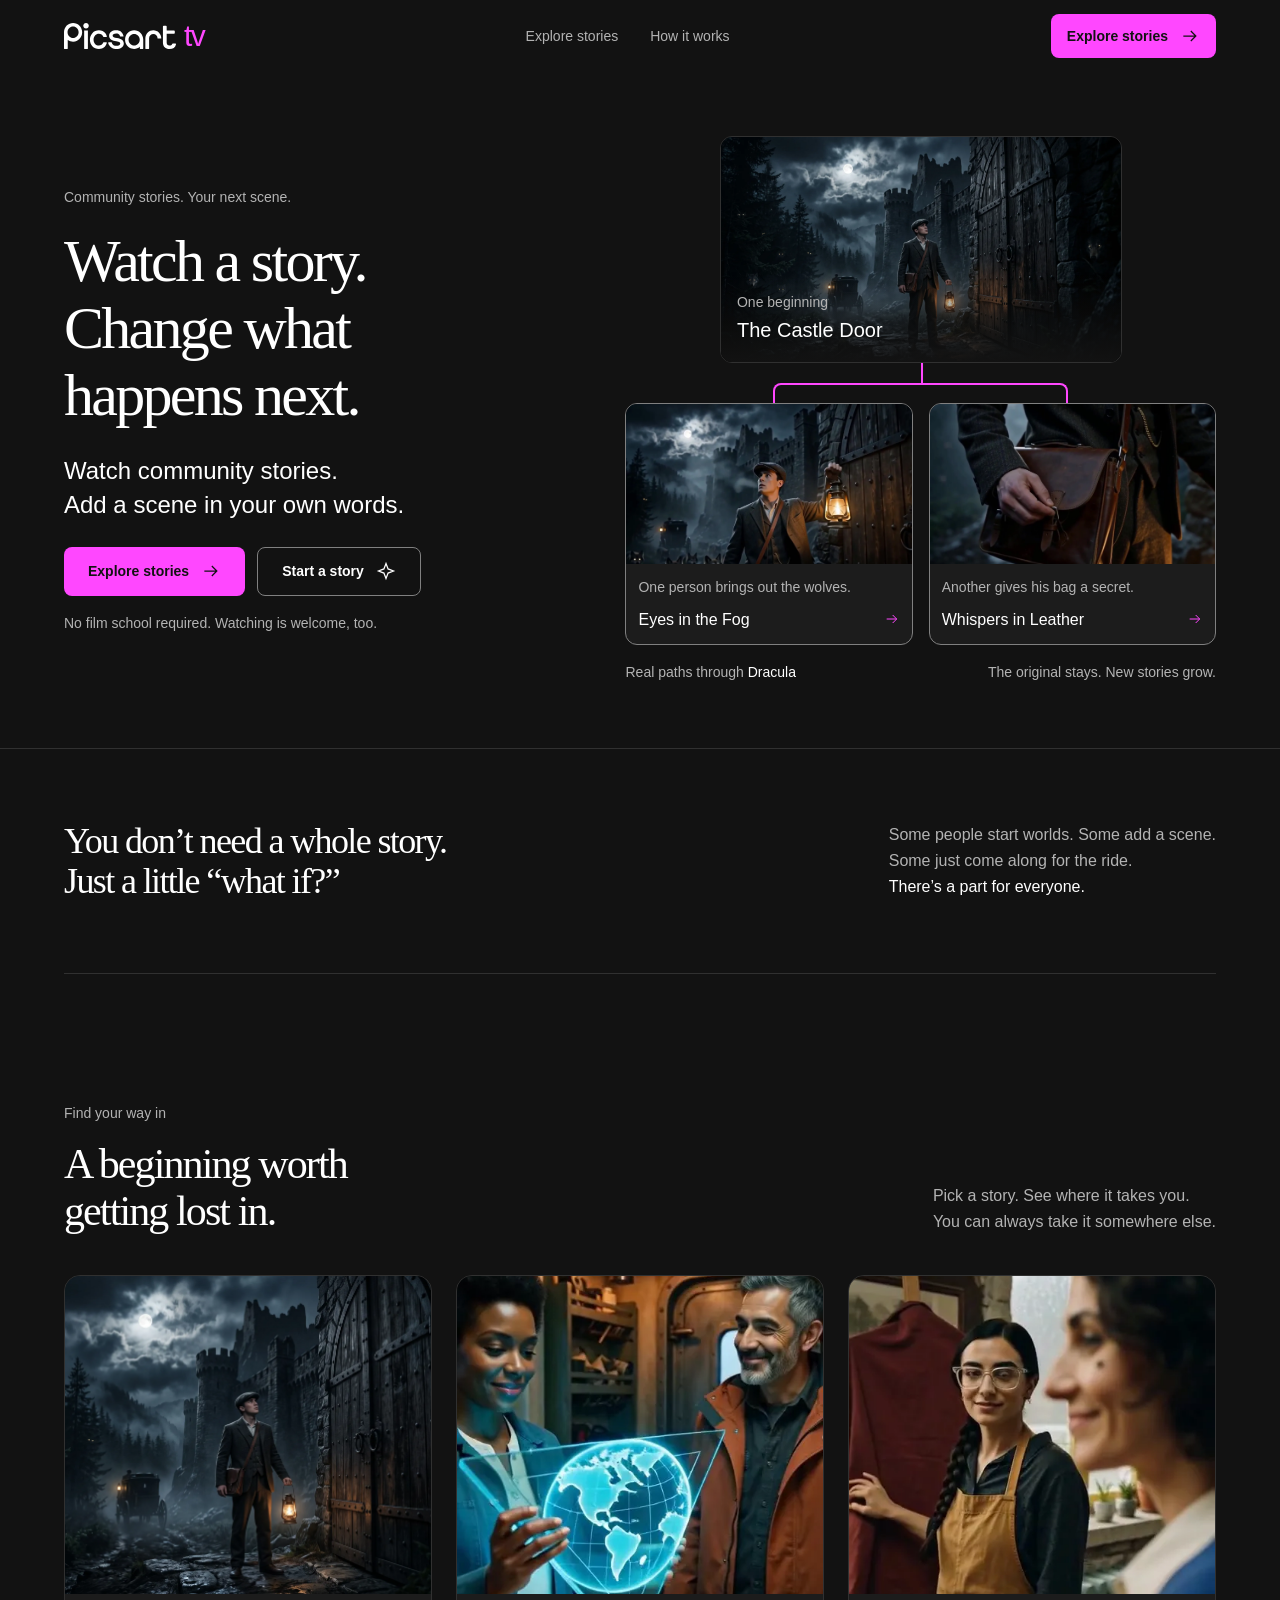
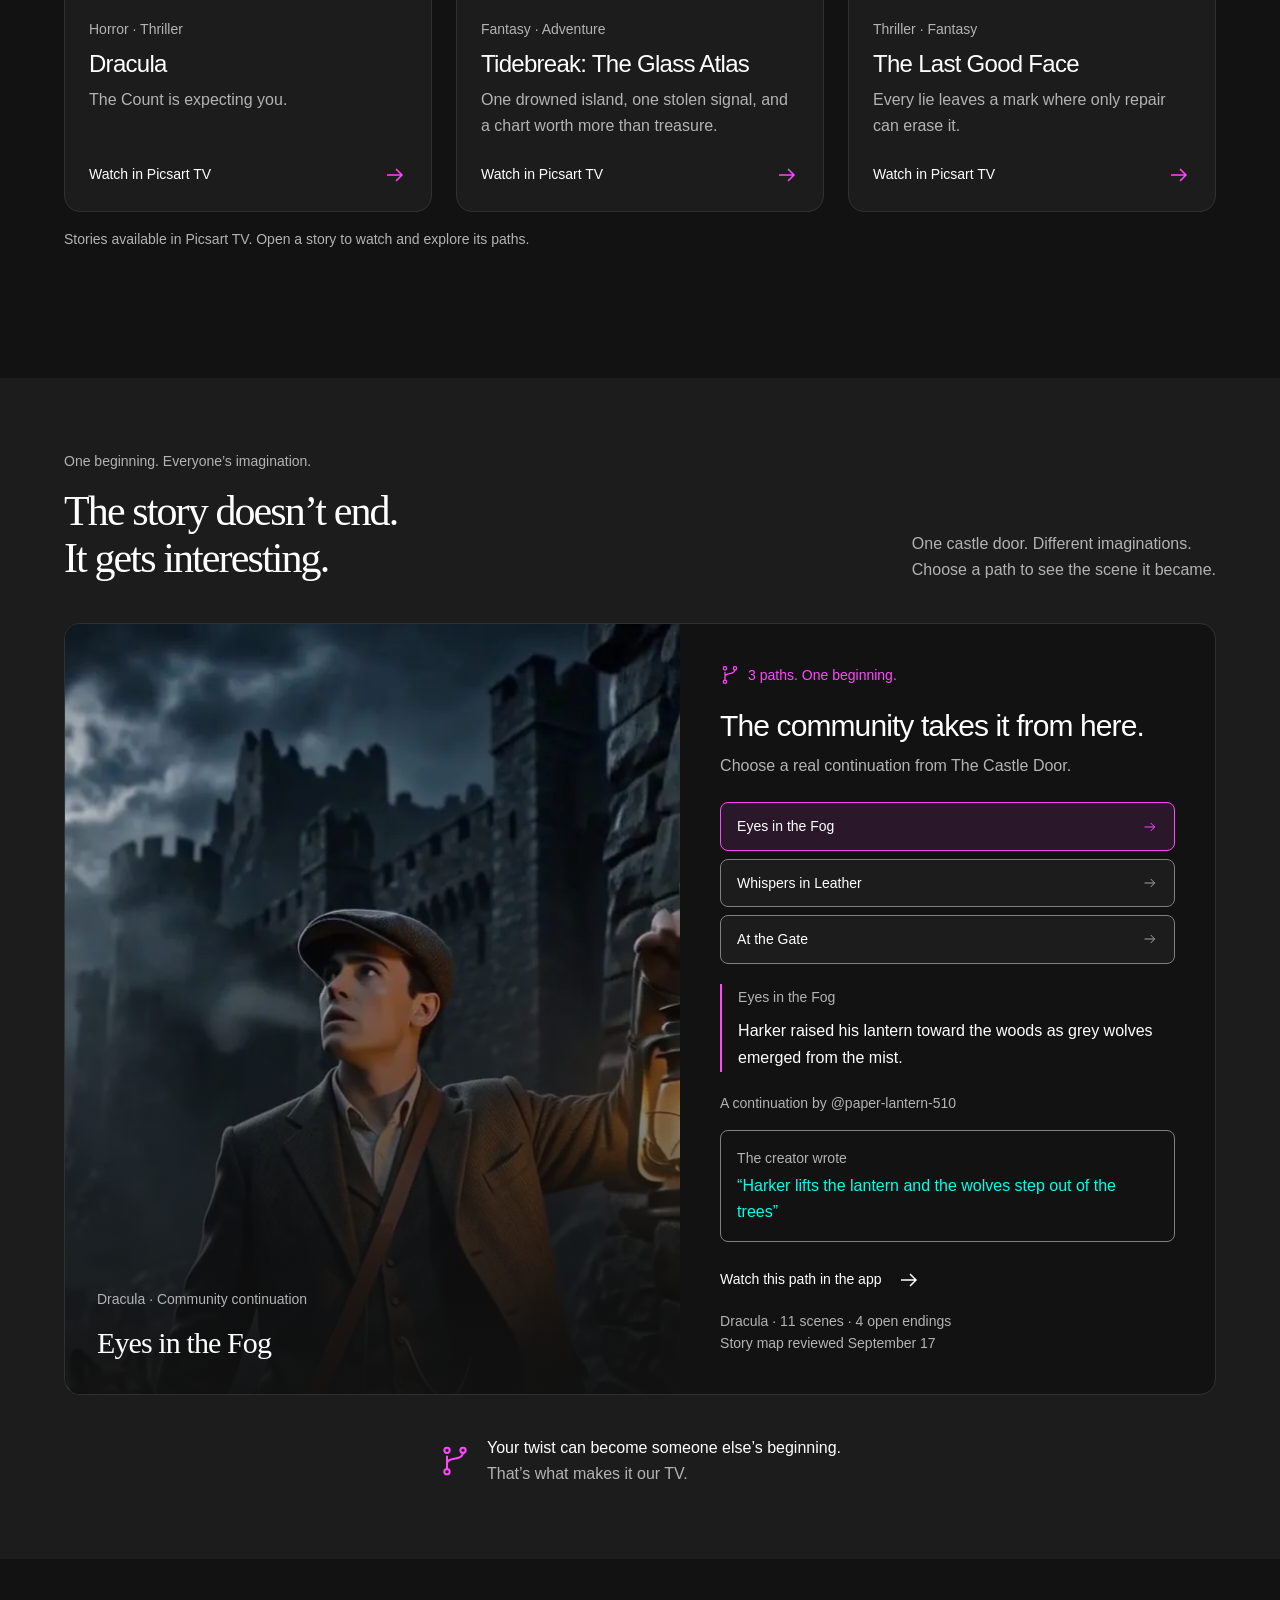
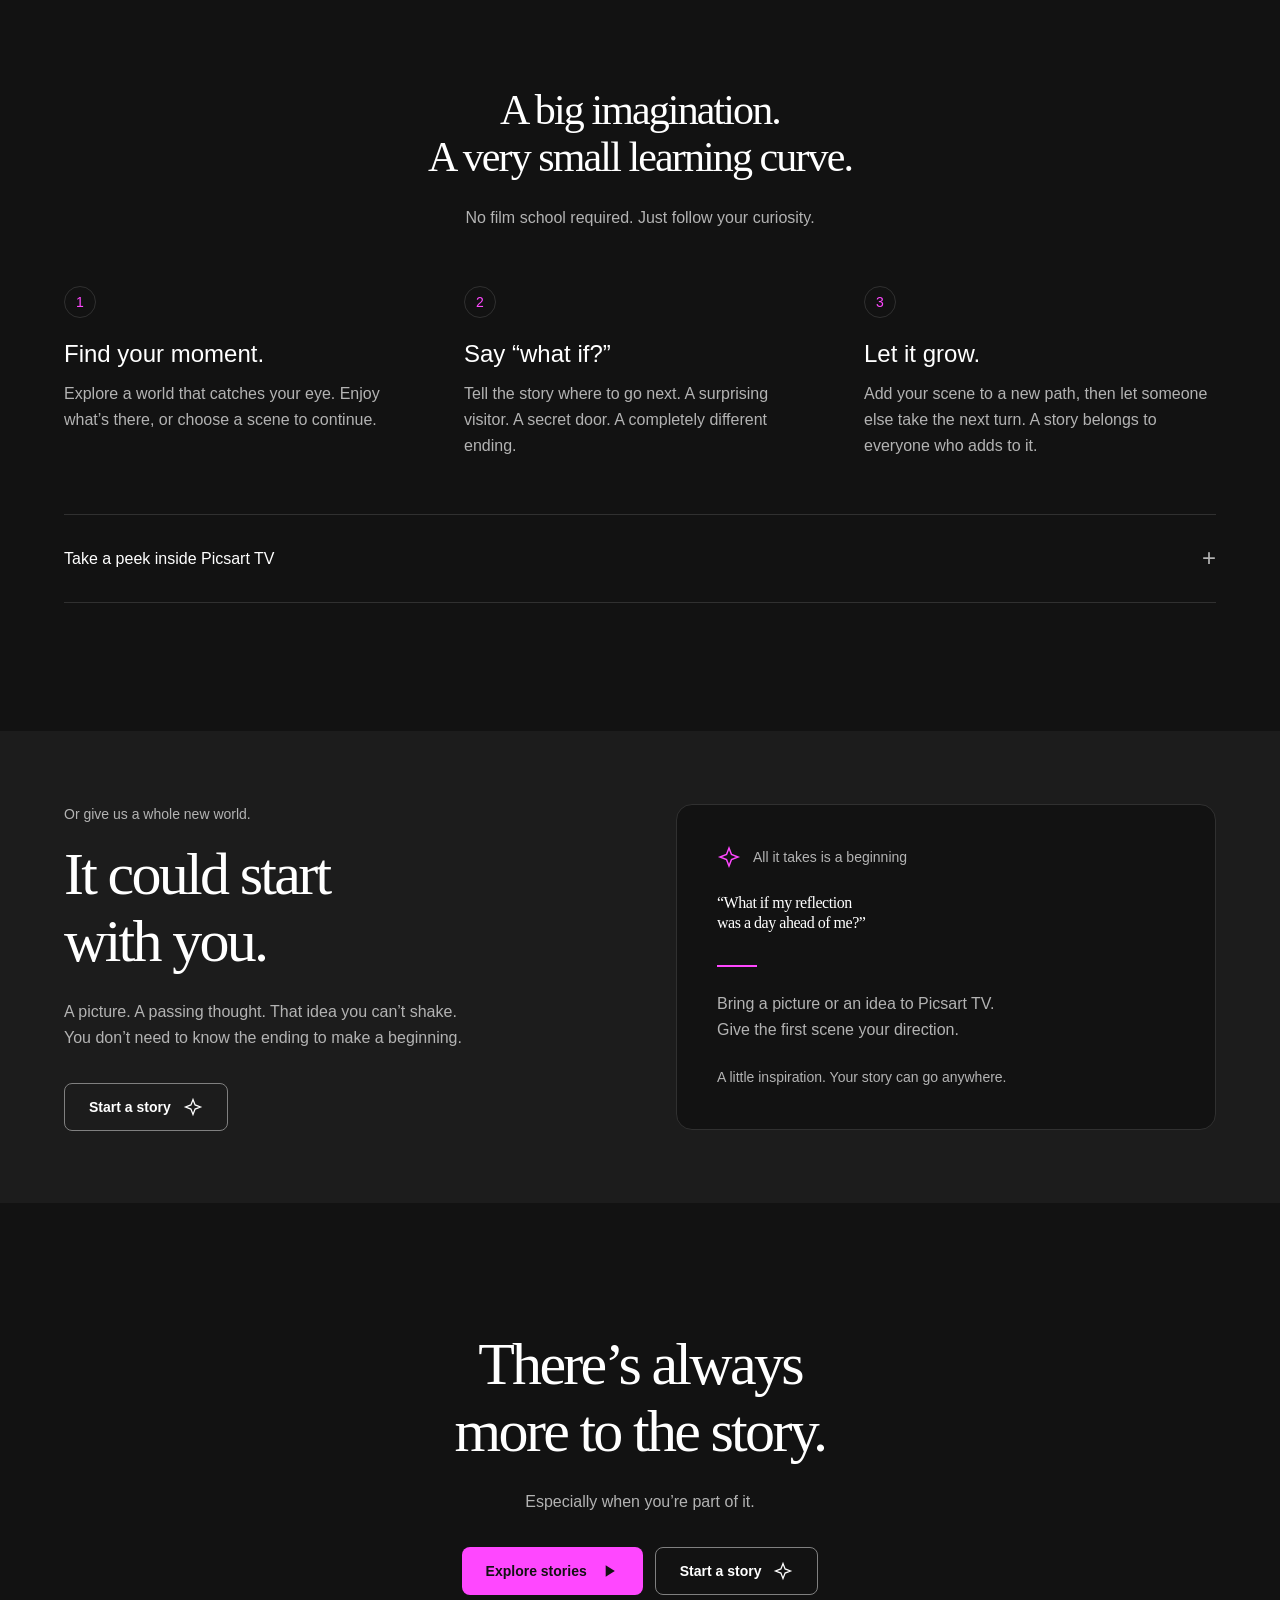
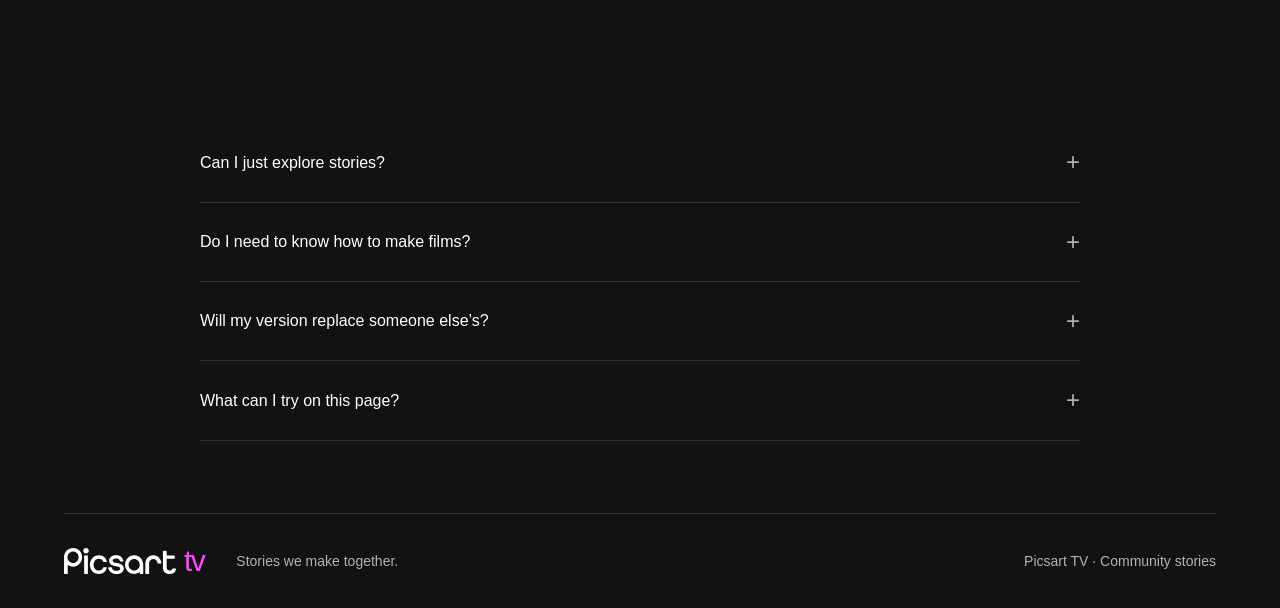
==== commit 1b094960: "Clarify community storytelling with real branching scenes" ====
--- a/community/index.html
+++ b/community/index.html
@@ -2,8 +2,8 @@
 <html lang="en">
 <head>
 <meta charset="utf-8"><meta name="viewport" content="width=device-width, initial-scale=1">
-<title>Picsart TV — Great stories. Better together.</title>
-<meta name="description" content="Find a story. Add your twist. Or start something everyone can build on. Discover a new kind of community-driven TV with Picsart.">
+<title>Picsart TV | Watch a story. Change what happens next.</title>
+<meta name="description" content="Watch stories made by the community. Add your own next scene, explore a different path, or start a story of your own. No filmmaking experience needed.">
 <meta name="theme-color" content="#121212">
 <link rel="icon" href="data:image/svg+xml,%3Csvg xmlns='http://www.w3.org/2000/svg' viewBox='0 0 40 40'%3E%3Crect width='40' height='40' rx='10' fill='%23FF47FF'/%3E%3Cpath d='m15 10 16 10-16 10z' fill='%23121212'/%3E%3C/svg%3E">
 <link rel="preconnect" href="https://pastatic.picsart.com" crossorigin>
@@ -20,28 +20,30 @@
 <symbol id="branch" viewBox="0 0 24 24"><path d="M6 19V8m0 6c0-6 12-1 12-9"/><circle cx="6" cy="4" r="2"/><circle cx="18" cy="4" r="2"/><circle cx="6" cy="20" r="2"/></symbol>
 <symbol id="close" viewBox="0 0 24 24"><path d="m6 6 12 12M6 18 18 6"/></symbol>
 </defs></svg>
-<header class="header wrap"><a class="logo" href="#" aria-label="Picsart TV home"><img src="assets/picsart-logo.svg" alt="Picsart" width="112" height="26"><span>tv</span></a><nav aria-label="Main navigation"><a href="#explore">Explore stories</a><a href="#together">How it works</a></nav><a class="header-create" href="https://com-picsart-tv-stage.picsart.site/#create">Start a story <svg><use href="#spark"/></svg></a></header>
+<header class="header wrap"><a class="logo" href="#" aria-label="Picsart TV home"><img src="assets/picsart-logo.svg" alt="Picsart" width="112" height="26"><span>tv</span></a><nav aria-label="Main navigation"><a href="#explore">Explore stories</a><a href="#together">How it works</a></nav><a class="button button-pink header-explore" href="https://com-picsart-tv-stage.picsart.site/#catalog">Explore stories <svg><use href="#arrow"/></svg></a></header>
 <main id="main">
 <section class="hero" aria-labelledby="hero-title">
-<img class="hero-image" src="assets/dracula.webp" alt="Jonathan Harker outside Castle Dracula, lantern in hand" width="2293" height="1280" fetchpriority="high"><div class="hero-shade"></div>
-<div class="wrap hero-inner"><div class="hero-copy"><p class="hero-intro">TV with a little more you in it.</p><h1 id="hero-title">Great stories.<br>Better together.</h1><p class="hero-description">Find a world you love. Add your twist.<br>Or start a story everyone can build on.</p><div class="hero-actions"><a class="button button-white" href="https://com-picsart-tv-stage.picsart.site/#catalog"><svg><use href="#play"/></svg> Explore stories</a><a class="button button-white" href="https://com-picsart-tv-stage.picsart.site/#create"><svg><use href="#spark"/></svg> Start a story</a></div><p class="hero-reassurance">Come for the story. Stay for what happens next.</p></div>
-<a class="hero-feature" href="https://com-picsart-tv-stage.picsart.site/#scene=e8s5gmsva9&amp;mode=watch"><span>Step into a real story</span><strong>Dracula <svg><use href="#arrow"/></svg></strong><small>The Count is expecting you.</small></a>
-<div class="hero-footer"><span>Made to watch. Open to your imagination.</span><a href="#together">See the possibilities <span aria-hidden="true">↓</span></a></div></div>
-</section>
+<div class="wrap hero-inner">
+<div class="hero-copy"><p class="hero-intro">Community stories. Your next scene.</p><h1 id="hero-title">Watch a story.<br>Change what<br> happens next.</h1><p class="hero-description">Watch community stories.<br>Add a scene in your own words.</p><div class="hero-actions"><a class="button button-pink" href="https://com-picsart-tv-stage.picsart.site/#catalog">Explore stories <svg><use href="#arrow"/></svg></a><a class="button button-outline" href="https://com-picsart-tv-stage.picsart.site/#create">Start a story <svg><use href="#spark"/></svg></a></div><p class="hero-reassurance">No film school required. Watching is welcome, too.</p></div>
+<figure class="hero-paths" aria-label="One Dracula opening becomes two different community continuations">
+<div class="opening-scene"><img src="assets/dracula.webp" alt="Jonathan Harker arrives at Castle Dracula with a lantern" width="2293" height="1280" fetchpriority="high"><div><span>One beginning</span><strong>The Castle Door</strong></div></div>
+<div class="path-connectors" aria-hidden="true"><span></span></div>
+<div class="hero-path-grid"><a href="#together" class="hero-path" data-branch="0"><img src="assets/eyes-in-the-fog.webp" alt="Harker raises his lantern toward the mist" width="1344" height="768"><span>One person brings out the wolves.</span><strong>Eyes in the Fog <svg><use href="#arrow"/></svg></strong></a><a href="#together" class="hero-path" data-branch="1"><img src="assets/whispers-in-leather.webp" alt="Harker looks down toward his mysterious satchel" width="1344" height="768"><span>Another gives his bag a secret.</span><strong>Whispers in Leather <svg><use href="#arrow"/></svg></strong></a></div>
+<figcaption><span>Real paths through <strong>Dracula</strong></span><span>The original stays. New stories grow.</span></figcaption>
+</figure></div></section>
 <section class="welcome wrap" aria-labelledby="welcome-title"><h2 id="welcome-title">You don’t need a whole story.<br>Just a little “what if?”</h2><p>Some people start worlds. Some add a scene.<br>Some just come along for the ride.<br><strong>There’s a part for everyone.</strong></p></section>
 <section class="collection wrap" id="explore" aria-labelledby="explore-title"><div class="section-heading"><div><p class="eyebrow">Find your way in</p><h2 id="explore-title">A beginning worth<br>getting lost in.</h2></div><p>Pick a story. See where it takes you.<br>You can always take it somewhere else.</p></div><div class="story-grid" id="story-grid"></div><p class="quiet-note">Stories available in Picsart TV. Open a story to watch and explore its paths.</p></section>
-<section class="together" id="together" aria-labelledby="together-title"><div class="wrap"><div class="section-heading"><div><p class="eyebrow">One beginning. Everyone’s imagination.</p><h2 id="together-title">The story doesn’t end.<br>It gets interesting.</h2></div><p>One castle door. Two very different next scenes.<br>See how the community is unfolding Dracula.</p></div>
-<div class="branch-showcase"><div class="branch-scene"><img src="assets/dracula.webp" alt="The Castle Door, the opening scene of Dracula" loading="lazy"><div class="scene-copy"><span>Dracula · The Castle Door</span><h3>He’s arrived at the castle.<br>What happens next?</h3></div></div>
-<div class="branch-control"><span class="scene-marker"><svg><use href="#branch"/></svg> Two paths. One beginning.</span><h3>The community takes it from here.</h3><p class="branch-hint">Two real continuations. The same opening scene.</p><div class="choices" id="demo-choices" role="group" aria-label="Explore two real Dracula continuations"></div><div class="branch-result" aria-live="polite"><span id="demo-result-label">A real community continuation</span><p id="demo-result"></p></div><p class="branch-credit" id="demo-credit"></p><a class="text-action" href="https://com-picsart-tv-stage.picsart.site/#scene=e8s5gmsva9&amp;mode=watch">Explore Dracula in the app <svg><use href="#arrow"/></svg></a><small class="preview-label">Select a path above to read its next scene.</small></div></div>
+<section class="together" id="together" aria-labelledby="together-title"><div class="wrap"><div class="section-heading"><div><p class="eyebrow">One beginning. Everyone’s imagination.</p><h2 id="together-title">The story doesn’t end.<br>It gets interesting.</h2></div><p>One castle door. Different imaginations.<br>Choose a path to see the scene it became.</p></div>
+<div class="branch-showcase"><div class="branch-scene"><img id="demo-image" src="assets/eyes-in-the-fog.webp" alt="Harker raises his lantern toward the mist" loading="lazy"><div class="scene-copy"><span>Dracula · Community continuation</span><h3 id="demo-image-title">Eyes in the Fog</h3></div></div>
+<div class="branch-control"><span class="scene-marker"><svg><use href="#branch"/></svg> 3 paths. One beginning.</span><h3>The community takes it from here.</h3><p class="branch-hint">Choose a real continuation from The Castle Door.</p><div class="choices" id="demo-choices" role="group" aria-label="Explore real Dracula continuations"></div><div class="branch-result" aria-live="polite"><span id="demo-result-label">A real community continuation</span><p id="demo-result"></p></div><p class="branch-credit" id="demo-credit"></p><div class="prompt-proof"><span>The creator wrote</span><q id="demo-prompt"></q></div><a id="demo-link" class="text-action" href="https://com-picsart-tv-stage.picsart.site/#scene=2yyup95e6j&amp;mode=watch">Watch this path in the app <svg><use href="#arrow"/></svg></a><small class="preview-label">Dracula · 11 scenes · 4 open endings<span class="proof-date">Story map reviewed September 17</span></small></div></div>
 <div class="community-line"><svg><use href="#branch"/></svg><p>Your twist can become someone else’s beginning.<br><span>That’s what makes it our TV.</span></p></div>
 </div></section>
 <section class="simple wrap" aria-labelledby="simple-title"><div class="simple-heading"><h2 id="simple-title">A big imagination.<br>A very small learning curve.</h2><p>No film school required. Just follow your curiosity.</p></div><ol class="simple-steps"><li><span class="step">1</span><h3>Find your moment.</h3><p>Explore a world that catches your eye. Enjoy what’s there, or choose a scene to continue.</p></li><li><span class="step">2</span><h3>Say “what if?”</h3><p>Tell the story where to go next. A surprising visitor. A secret door. A completely different ending.</p></li><li><span class="step">3</span><h3>Let it grow.</h3><p>Add your scene to a new path, then let someone else take the next turn. A story belongs to everyone who adds to it.</p></li></ol>
-<details class="peek"><summary><span>Take a peek inside Picsart TV</span><span class="peek-icon" aria-hidden="true">+</span></summary><div class="peek-content"><div><div class="screen-picker" id="screen-picker" role="group" aria-label="Product screenshots"></div><h3 id="screen-heading">Every path has a story.</h3><p id="screen-description">Follow an existing version or explore an open ending. The story map helps you find where you’d like to join in.</p><p class="quiet-note">Product screenshot. Controls inside the image are a preview.</p></div><button class="screenshot-trigger" id="open-map" aria-label="Enlarge product screenshot"><img src="assets/live-story-map.png" alt="Picsart TV story map showing different Dracula scenes and branches created by contributors" loading="lazy"><span>View full screen ↗</span></button></div></details></section>
-<section class="start-section" id="start" aria-labelledby="start-title"><div class="wrap start-layout"><div><p class="eyebrow">Or give us a whole new world.</p><h2 id="start-title">It could start<br>with you.</h2><p>A picture. A passing thought. That idea you can’t shake.<br>You don’t need to know the ending to make a beginning.</p><a class="button button-white" href="https://com-picsart-tv-stage.picsart.site/#create">Start a story <svg><use href="#spark"/></svg></a></div><div class="idea-card"><span class="idea-label"><svg><use href="#spark"/></svg> All it takes is a beginning</span><p>“What if my reflection<br>was a day ahead of me?”</p><span class="idea-line"></span><div class="idea-seeds"><button data-idea="A library where every book is a door to a different world.">A library of secret doors</button><button data-idea="My reflection is one day ahead of me. This morning, it left a note.">A reflection with a secret</button><button data-idea="A tiny dragon has moved into the garden. It thinks it owns the place.">A very unexpected houseguest</button></div><small>Sketch an idea to make your own.</small></div></div></section>
-<section class="closing wrap" aria-labelledby="closing-title"><h2 id="closing-title">There’s always<br>more to the story.</h2><p>Especially when you’re part of it.</p><div class="closing-actions"><a class="button button-white" href="https://com-picsart-tv-stage.picsart.site/#catalog">Explore stories <svg><use href="#play"/></svg></a><a class="button button-white" href="https://com-picsart-tv-stage.picsart.site/#create">Start a story <svg><use href="#spark"/></svg></a></div></section>
-<section class="faq wrap" aria-label="Questions about Picsart TV"><details><summary>Can I just explore stories?<span>+</span></summary><p>Absolutely. Start with a world that looks interesting and enjoy where other people have taken it. Making your own scene is always your choice.</p></details><details><summary>Do I need to know how to make films?<span>+</span></summary><p>No. Start with a simple idea or a moment you’d like to change. Describe what happens next in your own words. You can make a small contribution without planning an entire series.</p></details><details><summary>Will my version replace someone else’s?<span>+</span></summary><p>Your version is a new path. The original stays available, so different ideas can grow from the same beginning.</p></details><details><summary>What can I try on this page?<span>+</span></summary><p>Browse real stories and compare two existing Dracula continuations here. Explore stories and Start a story take you into the live Picsart TV stage app, where you can watch, direct and create. You can also sketch an idea locally and save it as a text file. Generation and publishing happen in the app, not on this page.</p></details></section>
+<details class="peek"><summary><span>Take a peek inside Picsart TV</span><span class="peek-icon" aria-hidden="true">+</span></summary><div class="peek-content"><div><div class="screen-picker" id="screen-picker" role="group" aria-label="Product screenshots"></div><h3 id="screen-heading">Every path has a story.</h3><p id="screen-description">Follow an existing version or explore an open ending. The story map helps you find where you’d like to join in.</p><p class="quiet-note">Product screenshot. Controls inside the image are a preview.</p></div><button class="screenshot-trigger" id="open-map" aria-label="Enlarge product screenshot"><img src="assets/current-story-map.png" alt="Picsart TV story map showing different Dracula scenes and branches created by contributors" loading="lazy"><span>View full screen ↗</span></button></div></details></section>
+<section class="start-section" id="start" aria-labelledby="start-title"><div class="wrap start-layout"><div><p class="eyebrow">Or give us a whole new world.</p><h2 id="start-title">It could start<br>with you.</h2><p>A picture. A passing thought. That idea you can’t shake.<br>You don’t need to know the ending to make a beginning.</p><a class="button button-outline" href="https://com-picsart-tv-stage.picsart.site/#create">Start a story <svg><use href="#spark"/></svg></a></div><div class="idea-card"><span class="idea-label"><svg><use href="#spark"/></svg> All it takes is a beginning</span><p>“What if my reflection<br>was a day ahead of me?”</p><span class="idea-line"></span><p class="idea-inspiration">Bring a picture or an idea to Picsart TV.<br>Give the first scene your direction.</p><small>A little inspiration. Your story can go anywhere.</small></div></div></section>
+<section class="closing wrap" aria-labelledby="closing-title"><h2 id="closing-title">There’s always<br>more to the story.</h2><p>Especially when you’re part of it.</p><div class="closing-actions"><a class="button button-pink" href="https://com-picsart-tv-stage.picsart.site/#catalog">Explore stories <svg><use href="#play"/></svg></a><a class="button button-outline" href="https://com-picsart-tv-stage.picsart.site/#create">Start a story <svg><use href="#spark"/></svg></a></div></section>
+<section class="faq wrap" aria-label="Questions about Picsart TV"><details><summary>Can I just explore stories?<span>+</span></summary><p>Absolutely. Start with a world that looks interesting and enjoy where other people have taken it. Making your own scene is always your choice.</p></details><details><summary>Do I need to know how to make films?<span>+</span></summary><p>No. Start with a simple idea or a moment you’d like to change. Describe what happens next in your own words. You can make a small contribution without planning an entire series.</p></details><details><summary>Will my version replace someone else’s?<span>+</span></summary><p>Your version is a new path. The original stays available, so different ideas can grow from the same beginning.</p></details><details><summary>What can I try on this page?<span>+</span></summary><p>Compare real community scenes and explore the product screenshots here. Explore stories and Start a story open the Picsart TV staging app, where you can watch and create. This page previews the experience with still images.</p></details></section>
 </main>
 <footer class="footer wrap"><a class="logo" href="#" aria-label="Picsart TV home"><img src="assets/picsart-logo.svg" alt="Picsart" width="112" height="26"><span>tv</span></a><p>Stories we make together.</p><small>Picsart TV · Community stories</small></footer>
-<dialog class="creator-dialog" id="creator-dialog" aria-labelledby="creator-title"><button class="close-button" aria-label="Close story starter"><svg><use href="#close"/></svg></button><div class="dialog-content"><span class="scene-marker"><svg><use href="#spark"/></svg> Your story starts here</span><h2 id="creator-title">Every world starts<br>with a “what if?”</h2><p>One sentence is plenty. You can figure out the rest along the way.</p><form id="idea-form"><label for="story-idea">What’s your beginning?</label><textarea id="story-idea" rows="4" maxlength="600" required placeholder="A girl finds a door that only appears when it rains…"></textarea><div class="idea-form-bottom"><small id="idea-count">0 / 600</small><button type="submit" class="button button-pink">Preview my beginning <svg><use href="#arrow"/></svg></button></div></form><div id="idea-preview" hidden aria-live="polite"><h3>A world worth exploring.</h3><p id="idea-output"></p><p class="idea-invite">Your invitation to the next storyteller: <strong>“Where would you take this?”</strong></p><a class="button button-white" id="download-idea" download="My-Picsart-TV-story.txt">Save my story idea</a><a class="text-action" href="https://com-picsart-tv-stage.picsart.site/#create">Open Picsart TV <svg><use href="#arrow"/></svg></a></div><p class="quiet-note">This preview keeps your idea in this browser session. Save it as a text file to keep it. Nothing is published.</p></div></dialog>
-<dialog class="map-dialog" id="map-dialog" aria-labelledby="map-title"><button class="close-button" aria-label="Close product screenshot"><svg><use href="#close"/></svg></button><h2 id="map-title">Inside Picsart TV.</h2><img src="assets/live-story-map.png" alt="An enlarged story map with several possible paths through Dracula" loading="lazy"></dialog>
+<dialog class="map-dialog" id="map-dialog" aria-labelledby="map-title"><button class="close-button" aria-label="Close product screenshot"><svg><use href="#close"/></svg></button><h2 id="map-title">Inside Picsart TV.</h2><img src="assets/current-story-map.png" alt="An enlarged story map with several possible paths through Dracula" loading="lazy"></dialog>
 </body></html>
--- a/community/site.css
+++ b/community/site.css
@@ -1,8 +1,72 @@
-:root{--s2:2px;--s6:6px;--s44:44px;--page-width:1440px}html{scroll-padding-top:var(--s32)}body:has(dialog[open]){overflow:hidden}button,input,textarea{font:inherit}button,a{-webkit-tap-highlight-color:transparent}button{cursor:pointer}button{color:inherit}a{color:inherit;text-decoration:none}button,summary,a{touch-action:manipulation}button{border:0}svg{width:var(--s24);height:var(--s24);fill:none;stroke:currentColor;stroke-width:1.5;flex:none}img{display:block;max-width:100%}button:focus-visible,a:focus-visible,summary:focus-visible,textarea:focus-visible{outline:var(--s2) solid var(--acc);outline-offset:var(--s4)}[hidden]{display:none!important}.icons{position:absolute;width:0;height:0;overflow:hidden}.wrap{max-width:var(--page-width);width:calc(100% - var(--s64)*2);margin-inline:auto}.skip{position:fixed;top:var(--s8);left:var(--s8);transform:translateY(-200%);z-index:20;background:var(--tx-base);color:var(--bg-base);padding:var(--s12)}.skip:focus{transform:none}.header{height:var(--s72);display:flex;align-items:center;justify-content:space-between;gap:var(--s24)}.logo{display:inline-flex;align-items:center;gap:var(--s8)}.logo img{width:112px;height:auto}.logo span{font-size:var(--fs30);line-height:1;color:var(--pri);letter-spacing:-.05em}.header nav{display:flex;gap:var(--s32);font-size:var(--fs14);color:var(--tx-tint1)}.header nav a:hover{color:var(--tx-base)}.header-create{display:flex;align-items:center;gap:var(--s12);background:var(--bg-tint2);border-radius:var(--r8);padding:var(--s8) var(--s16);font-size:var(--fs14);min-height:var(--s44)}.header-create svg{width:var(--s16);height:var(--s16);color:var(--pri)}h1,h2{font-family:'Acorn-Regular',Georgia,serif;font-weight:400;letter-spacing:-.045em;line-height:1.12}h1{font-size:var(--fs60)}h2{font-size:var(--fs42)}h3{font-weight:500;line-height:1.3}.hero{position:relative;min-height:680px;height:min(800px,calc(100svh - var(--s72)));isolation:isolate}.hero-image,.hero-shade{position:absolute;width:100%;height:100%;inset:0;z-index:-2}.hero-image{object-fit:cover;object-position:65% center}.hero-shade{z-index:-1;background:linear-gradient(90deg,#121212e8 0%,#12121299 28%,#12121200 70%),linear-gradient(0deg,var(--bg-base),#12121200 60%)}.hero-inner{height:100%;position:relative;display:flex;align-items:center;padding-block:var(--s72)}.hero-copy{padding-bottom:var(--s64);max-width:640px}.hero-intro{font-size:var(--fs14);margin-bottom:var(--s24)}.hero-description{font-size:var(--fs20);color:var(--tx-tint1);margin-block:var(--s24) var(--s32)}.hero-actions,.closing-actions{display:flex;gap:var(--s12);flex-wrap:wrap}.button{display:inline-flex;align-items:center;justify-content:center;gap:var(--s12);min-height:var(--s48);border-radius:var(--r8);padding:var(--s12) var(--s24);font-weight:600;font-size:var(--fs14);transition:background .2s,box-shadow .2s}.button svg{width:var(--s20);height:var(--s20)}.button-white{background:var(--tx-base);color:var(--bg-base)}.button-white:hover{background:var(--tx-tint1)}.button-pink{background:var(--pri);color:var(--bg-base)}.button-pink:hover{background:var(--pri-action)}.hero-reassurance{margin-top:var(--s16);font-size:var(--fs12);color:var(--tx-tint1)}.hero-feature{position:absolute;right:0;bottom:var(--s72);display:grid;gap:var(--s4);text-align:left;background:#12121299;backdrop-filter:blur(var(--s12));padding:var(--s16) var(--s20);border:1px solid #ffffff33;border-radius:var(--r12)}.hero-feature>span,.hero-feature small{color:var(--tx-tint1);font-size:var(--fs12)}.hero-feature strong{display:flex;align-items:center;gap:var(--s16);font-size:var(--fs20);font-weight:500}.hero-feature:hover{border-color:var(--tx-tint1)}.hero-footer{position:absolute;bottom:var(--s16);left:0;right:0;display:flex;justify-content:space-between;gap:var(--s24);font-size:var(--fs12);color:var(--tx-tint1)}.hero-footer a span{margin-left:var(--s16)}.welcome{padding-block:var(--s72);display:flex;align-items:center;justify-content:space-between;gap:var(--s48);border-bottom:1px solid var(--bg-border)}.welcome h2{font-size:var(--fs36)}.welcome p{color:var(--tx-tint1);font-size:var(--fs16)}.welcome strong{color:var(--tx-base);font-weight:400}.collection,.simple{padding-block:calc(var(--s64)*2)}.section-heading{display:flex;align-items:flex-end;justify-content:space-between;gap:var(--s40);margin-bottom:var(--s40)}.section-heading>p{font-size:var(--fs16);color:var(--tx-tint1);max-width:400px}.eyebrow{font-size:var(--fs12);color:var(--tx-tint1);margin-bottom:var(--s16)}.story-grid{display:grid;grid-template-columns:repeat(3,minmax(0,1fr));gap:var(--s24)}.story-card{text-align:left;border:1px solid var(--bg-border);border-radius:var(--r16);overflow:hidden;background:var(--bg-tint);display:flex;flex-direction:column;transition:border-color .25s,box-shadow .25s}.story-card:hover{border-color:var(--tx-tint2);box-shadow:0 var(--s12) var(--s32) #00000033}.story-card>img{width:100%;aspect-ratio:1.15;object-fit:cover}.story-card:first-child>img{object-position:72% center}.card-copy{padding:var(--s24);display:flex;flex-direction:column;flex:1}.card-copy>span{font-size:var(--fs12);color:var(--tx-tint1)}.card-copy h3{font-size:var(--fs24);letter-spacing:-.03em;margin-block:var(--s8)}.card-copy p{font-size:var(--fs14);color:var(--tx-tint1);margin-bottom:var(--s24)}.card-action{display:flex;align-items:center;justify-content:space-between;margin-top:auto;font-size:var(--fs14)}.card-action svg{color:var(--pri)}.quiet-note{font-size:var(--fs12);color:var(--tx-tint1);margin-top:var(--s16)}.together{padding-block:var(--s72);background:var(--bg-tint)}.branch-showcase{display:grid;grid-template-columns:1.15fr 1fr;border:1px solid var(--bg-border);border-radius:var(--r16);overflow:hidden;background:var(--bg-base)}.branch-scene{position:relative;isolation:isolate;min-height:580px}.branch-scene>img{width:100%;height:100%;object-fit:cover;object-position:72% center;position:absolute;inset:0;z-index:-2}.branch-scene:after{content:'';position:absolute;inset:0;background:linear-gradient(0deg,#121212ed,#12121200 80%);z-index:-1}.scene-copy{position:absolute;bottom:var(--s32);left:var(--s32);right:var(--s32)}.scene-copy>span{font-size:var(--fs12);color:var(--tx-tint1)}.scene-copy h3{font-family:'Acorn-Regular',Georgia,serif;font-size:var(--fs30);margin-top:var(--s12);letter-spacing:-.03em}.branch-control{padding:var(--s40)}.scene-marker{display:flex;gap:var(--s8);align-items:center;color:var(--pri);font-size:var(--fs12);margin-bottom:var(--s20)}.scene-marker svg{width:var(--s20);height:var(--s20)}.branch-control h3{font-size:var(--fs30);letter-spacing:-.03em}.branch-hint{font-size:var(--fs14);color:var(--tx-tint1);margin-block:var(--s8) var(--s24)}.choices{display:grid;gap:var(--s8)}.choice{padding:var(--s12) var(--s16);border:1px solid var(--bg-border);background:var(--bg-tint);border-radius:var(--r8);text-align:left;font-size:var(--fs14);min-height:var(--s48);display:flex;align-items:center;justify-content:space-between;gap:var(--s16)}.choice svg{width:var(--s16);height:var(--s16);opacity:.6}.choice:hover{border-color:var(--tx-tint1)}.choice[aria-pressed=true]{border-color:var(--pri);background:var(--pri-soft)}.choice[aria-pressed=true] svg{color:var(--pri);opacity:1}.branch-result{border-left:var(--s2) solid var(--pri);padding-left:var(--s16);margin-block:var(--s24);min-height:132px}.branch-result>span{font-size:var(--fs12);color:var(--tx-tint1)}.branch-result>p{font-size:var(--fs14);margin-top:var(--s8);line-height:1.7}.text-action{display:inline-flex;align-items:center;gap:var(--s16);background:none;font-size:var(--fs14);font-weight:500;min-height:var(--s44)}.text-action:hover{color:var(--pri)}.preview-label{display:block;color:var(--tx-tint1);font-size:var(--fs12);margin-top:var(--s8)}.community-line{display:flex;align-items:center;justify-content:center;gap:var(--s16);text-align:left;margin-top:var(--s40);font-size:var(--fs14)}.community-line>svg{color:var(--pri);width:var(--s32);height:var(--s32)}.community-line span{color:var(--tx-tint1)}.simple-heading{text-align:center}.simple-heading>p{margin-top:var(--s24);color:var(--tx-tint1)}.simple-steps{list-style:none;display:grid;grid-template-columns:repeat(3,1fr);gap:var(--s48);margin-top:var(--s56)}.step{display:inline-flex;align-items:center;justify-content:center;width:var(--s32);height:var(--s32);border:1px solid var(--bg-border);border-radius:50%;font-size:var(--fs12);color:var(--pri)}.simple-steps h3{font-size:var(--fs24);margin-block:var(--s20) var(--s12)}.simple-steps p{font-size:var(--fs14);color:var(--tx-tint1)}.peek{margin-top:var(--s56);border-block:1px solid var(--bg-border)}summary{list-style:none;cursor:pointer}summary::-webkit-details-marker{display:none}.peek summary{display:flex;align-items:center;justify-content:space-between;padding:var(--s24) 0;font-size:var(--fs16)}.peek-icon,.faq summary span{color:var(--tx-tint1);font-size:var(--fs24);transition:transform .2s}details[open]>summary .peek-icon,details[open]>summary span{transform:rotate(45deg)}.peek-content{display:grid;grid-template-columns:1fr 2fr;gap:var(--s32);padding-block:var(--s16) var(--s32)}.peek-content h3{font-size:var(--fs24);margin-bottom:var(--s16)}.peek-content p{color:var(--tx-tint1);font-size:var(--fs14)}.screenshot-trigger{background:var(--bg-tint);border:1px solid var(--bg-border);border-radius:var(--r12);overflow:hidden}.screenshot-trigger>span{display:block;text-align:right;padding:var(--s12) var(--s16);font-size:var(--fs12)}.start-section{background:var(--bg-tint);padding-block:var(--s72)}.start-layout{display:grid;grid-template-columns:1fr 1fr;gap:var(--s72);align-items:center}.start-layout h2{font-size:var(--fs60)}.start-layout>div>p:not(.eyebrow){color:var(--tx-tint1);margin-block:var(--s24) var(--s32)}.idea-card{padding:var(--s40);background:var(--bg-base);border:1px solid var(--bg-border);border-radius:var(--r16)}.idea-label{display:flex;gap:var(--s12);align-items:center;font-size:var(--fs12);color:var(--tx-tint1)}.idea-label svg{color:var(--pri)}.start-layout .idea-card>p{font-family:'Acorn-Regular',Georgia,serif;font-size:var(--fs30);color:var(--tx-base)!important;line-height:1.25;letter-spacing:-.03em}.idea-line{display:block;width:var(--s40);height:var(--s2);background:var(--pri);margin-block:var(--s24)}.idea-seeds{display:flex;flex-wrap:wrap;gap:var(--s8)}.idea-seeds button{background:var(--bg-tint2);border:1px solid var(--bg-border);padding:var(--s12);border-radius:var(--r8);font-size:var(--fs12)}.idea-seeds button:hover{border-color:var(--pri)}.idea-card>small{display:block;margin-top:var(--s16);font-size:var(--fs12);color:var(--tx-tint1)}.closing{padding-block:calc(var(--s64)*2);text-align:center}.closing h2{font-size:var(--fs60)}.closing p{color:var(--tx-tint1);margin-block:var(--s24) var(--s32)}.closing-actions{justify-content:center}.faq{max-width:880px;padding-bottom:var(--s72)}.faq details{border-bottom:1px solid var(--bg-border)}.faq summary{display:flex;gap:var(--s16);align-items:center;justify-content:space-between;padding-block:var(--s20);font-size:var(--fs16)}.faq details p{font-size:var(--fs14);color:var(--tx-tint1);padding-bottom:var(--s24);max-width:90%}.footer{border-top:1px solid var(--bg-border);padding-block:var(--s32);display:flex;align-items:center;gap:var(--s32);font-size:var(--fs12);color:var(--tx-tint1)}.footer small{margin-left:auto;font-size:var(--fs12)}dialog{margin:auto;color:var(--tx-base);background:var(--bg-base);border:1px solid var(--bg-border);border-radius:var(--r16);padding:0;width:min(720px,calc(100% - var(--s32)));max-height:90svh;overscroll-behavior:contain}dialog::backdrop{background:#000000cc;backdrop-filter:blur(var(--s8))}.close-button{position:absolute;right:var(--s16);top:var(--s16);display:grid;place-items:center;background:var(--bg-tint2);border:1px solid var(--bg-border);width:var(--s44);height:var(--s44);border-radius:50%;z-index:2}.close-button:hover{background:var(--bg-tint3)}.dialog-art{height:240px;position:relative}.dialog-art img{width:100%;height:100%;object-fit:cover;object-position:70% center}.dialog-art>span{position:absolute;bottom:var(--s16);left:var(--s32);background:var(--bg-base);padding:var(--s4) var(--s12);border-radius:var(--r8);font-size:var(--fs12)}.dialog-content{padding:var(--s32)}.dialog-content h2{font-size:var(--fs36);margin-bottom:var(--s20)}.dialog-content>p:not(.eyebrow){font-size:var(--fs14);color:var(--tx-tint1)}fieldset{border:0;min-width:0;margin-top:var(--s24)}legend{font-size:var(--fs16);margin-bottom:var(--s16)}#story-path p{border-left:var(--s2) solid var(--pri);padding-left:var(--s16);margin-top:var(--s24);font-size:var(--fs14)}.story-next{margin-block:var(--s24)}.story-next p{font-size:var(--fs14);margin-bottom:var(--s16)}.creator-dialog .dialog-content{padding:var(--s48) var(--s32)}#idea-form{margin-top:var(--s24)}#idea-form label{display:block;margin-bottom:var(--s8);font-size:var(--fs14)}textarea{resize:vertical;width:100%;padding:var(--s16);border:1px solid var(--bg-border);border-radius:var(--r8);background:var(--bg-tint);color:var(--tx-base);font-size:var(--fs16);min-height:144px}textarea::placeholder{color:var(--tx-tint1)}.idea-form-bottom{display:flex;align-items:center;justify-content:space-between;gap:var(--s16);margin-top:var(--s16)}.idea-form-bottom>small{color:var(--tx-tint1);font-size:var(--fs12)}#idea-preview{padding:var(--s24);margin-top:var(--s24);border:1px solid var(--bg-border);border-radius:var(--r12);background:var(--bg-tint)}#idea-preview h3{font-size:var(--fs24)}#idea-output{white-space:pre-wrap;overflow-wrap:anywhere;margin-block:var(--s16)}.idea-invite{font-size:var(--fs14);color:var(--tx-tint1);margin-bottom:var(--s24)}.idea-invite strong{display:block;color:var(--tx-base);font-weight:400}.map-dialog{width:min(1280px,calc(100% - var(--s32)));padding:var(--s32)}.map-dialog h2{font-size:var(--fs30);padding-right:var(--s48);margin-bottom:var(--s24)}.map-dialog>img{width:100%}.reveal-pending{opacity:0;transform:translateY(var(--s24))}.reveal{transition:opacity .7s ease,transform .7s cubic-bezier(.2,.7,.3,1)}.reveal:focus-within{opacity:1;transform:none}
+:root{--s2:2px;--s6:6px;--s44:44px;--page-width:1440px}html{scroll-padding-top:var(--s32)}body:has(dialog[open]){overflow:hidden}button,input,textarea{font:inherit}button,a{-webkit-tap-highlight-color:transparent}button{cursor:pointer}button{color:inherit}a{color:inherit;text-decoration:none}button,summary,a{touch-action:manipulation}button{border:0}svg{width:var(--s24);height:var(--s24);fill:none;stroke:currentColor;stroke-width:1.5;flex:none}img{display:block;max-width:100%}button:focus-visible,a:focus-visible,summary:focus-visible,textarea:focus-visible{outline:var(--s2) solid var(--acc);outline-offset:var(--s4)}[hidden]{display:none!important}.icons{position:absolute;width:0;height:0;overflow:hidden}.wrap{max-width:var(--page-width);width:calc(100% - var(--s64)*2);margin-inline:auto}.skip{position:fixed;top:var(--s8);left:var(--s8);transform:translateY(-200%);z-index:20;background:var(--tx-base);color:var(--bg-base);padding:var(--s12)}.skip:focus{transform:none}.header{height:var(--s72);display:flex;align-items:center;justify-content:space-between;gap:var(--s24)}.logo{display:inline-flex;align-items:center;gap:var(--s8)}.logo img{width:112px;height:auto}.logo span{font-size:var(--fs30);line-height:1;color:var(--pri);letter-spacing:-.05em}.header nav{display:flex;gap:var(--s32);font-size:var(--fs14);color:var(--tx-tint1)}.header nav a:hover{color:var(--tx-base)}.header-create{display:flex;align-items:center;gap:var(--s12);background:var(--bg-tint2);border-radius:var(--r8);padding:var(--s8) var(--s16);font-size:var(--fs14);min-height:var(--s44)}.header-create svg{width:var(--s16);height:var(--s16);color:var(--pri)}h1,h2{font-family:'Acorn-Regular',Georgia,serif;font-weight:400;letter-spacing:-.045em;line-height:1.12}h1{font-size:var(--fs60)}h2{font-size:var(--fs42)}h3{font-weight:500;line-height:1.3}.hero{position:relative;min-height:680px;height:min(800px,calc(100svh - var(--s72)));isolation:isolate}.hero-image,.hero-shade{position:absolute;width:100%;height:100%;inset:0;z-index:-2}.hero-image{object-fit:cover;object-position:65% center}.hero-shade{z-index:-1;background:linear-gradient(90deg,#121212e8 0%,#12121299 28%,#12121200 70%),linear-gradient(0deg,var(--bg-base),#12121200 60%)}.hero-inner{height:100%;position:relative;display:flex;align-items:center;padding-block:var(--s72)}.hero-copy{padding-bottom:var(--s64);max-width:640px}.hero-intro{font-size:var(--fs14);margin-bottom:var(--s24)}.hero-description{font-size:var(--fs20);color:var(--tx-tint1);margin-block:var(--s24) var(--s32)}.hero-actions,.closing-actions{display:flex;gap:var(--s12);flex-wrap:wrap}.button{display:inline-flex;align-items:center;justify-content:center;gap:var(--s12);min-height:var(--s48);border-radius:var(--r8);padding:var(--s12) var(--s24);font-weight:600;font-size:var(--fs14);transition:background .2s,box-shadow .2s}.button svg{width:var(--s20);height:var(--s20)}.button-white{background:var(--tx-base);color:var(--bg-base)}.button-white:hover{background:var(--tx-tint1)}.button-pink{background:var(--pri);color:var(--bg-base)}.button-pink:hover{background:var(--pri-action)}.hero-reassurance{margin-top:var(--s16);font-size:var(--fs14);color:var(--tx-tint1)}.hero-feature{position:absolute;right:0;bottom:var(--s72);display:grid;gap:var(--s4);text-align:left;background:#12121299;backdrop-filter:blur(var(--s12));padding:var(--s16) var(--s20);border:1px solid #ffffff33;border-radius:var(--r12)}.hero-feature>span,.hero-feature small{color:var(--tx-tint1);font-size:var(--fs14)}.hero-feature strong{display:flex;align-items:center;gap:var(--s16);font-size:var(--fs20);font-weight:500}.hero-feature:hover{border-color:var(--tx-tint1)}.hero-footer{position:absolute;bottom:var(--s16);left:0;right:0;display:flex;justify-content:space-between;gap:var(--s24);font-size:var(--fs14);color:var(--tx-tint1)}.hero-footer a span{margin-left:var(--s16)}.welcome{padding-block:var(--s72);display:flex;align-items:center;justify-content:space-between;gap:var(--s48);border-bottom:1px solid var(--bg-border)}.welcome h2{font-size:var(--fs36)}.welcome p{color:var(--tx-tint1);font-size:var(--fs16)}.welcome strong{color:var(--tx-base);font-weight:400}.collection,.simple{padding-block:calc(var(--s64)*2)}.section-heading{display:flex;align-items:flex-end;justify-content:space-between;gap:var(--s40);margin-bottom:var(--s40)}.section-heading>p{font-size:var(--fs16);color:var(--tx-tint1);max-width:400px}.eyebrow{font-size:var(--fs14);color:var(--tx-tint1);margin-bottom:var(--s16)}.story-grid{display:grid;grid-template-columns:repeat(3,minmax(0,1fr));gap:var(--s24)}.story-card{text-align:left;border:1px solid var(--bg-border);border-radius:var(--r16);overflow:hidden;background:var(--bg-tint);display:flex;flex-direction:column;transition:border-color .25s,box-shadow .25s}.story-card:hover{border-color:var(--tx-tint2);box-shadow:0 var(--s12) var(--s32) #00000033}.story-card>img{width:100%;aspect-ratio:1.15;object-fit:cover}.story-card:first-child>img{object-position:72% center}.card-copy{padding:var(--s24);display:flex;flex-direction:column;flex:1}.card-copy>span{font-size:var(--fs14);color:var(--tx-tint1)}.card-copy h3{font-size:var(--fs24);letter-spacing:-.03em;margin-block:var(--s8)}.card-copy p{font-size:var(--fs14);color:var(--tx-tint1);margin-bottom:var(--s24)}.card-action{display:flex;align-items:center;justify-content:space-between;margin-top:auto;font-size:var(--fs14)}.card-action svg{color:var(--pri)}.quiet-note{font-size:var(--fs14);color:var(--tx-tint1);margin-top:var(--s16)}.together{padding-block:var(--s72);background:var(--bg-tint)}.branch-showcase{display:grid;grid-template-columns:1.15fr 1fr;border:1px solid var(--bg-border);border-radius:var(--r16);overflow:hidden;background:var(--bg-base)}.branch-scene{position:relative;isolation:isolate;min-height:580px}.branch-scene>img{width:100%;height:100%;object-fit:cover;object-position:72% center;position:absolute;inset:0;z-index:-2}.branch-scene:after{content:'';position:absolute;inset:0;background:linear-gradient(0deg,#121212ed,#12121200 80%);z-index:-1}.scene-copy{position:absolute;bottom:var(--s32);left:var(--s32);right:var(--s32)}.scene-copy>span{font-size:var(--fs14);color:var(--tx-tint1)}.scene-copy h3{font-family:'Acorn-Regular',Georgia,serif;font-size:var(--fs30);margin-top:var(--s12);letter-spacing:-.03em}.branch-control{padding:var(--s40)}.scene-marker{display:flex;gap:var(--s8);align-items:center;color:var(--pri);font-size:var(--fs14);margin-bottom:var(--s20)}.scene-marker svg{width:var(--s20);height:var(--s20)}.branch-control h3{font-size:var(--fs30);letter-spacing:-.03em}.branch-hint{font-size:var(--fs14);color:var(--tx-tint1);margin-block:var(--s8) var(--s24)}.choices{display:grid;gap:var(--s8)}.choice{padding:var(--s12) var(--s16);border:1px solid var(--bg-border);background:var(--bg-tint);border-radius:var(--r8);text-align:left;font-size:var(--fs14);min-height:var(--s48);display:flex;align-items:center;justify-content:space-between;gap:var(--s16)}.choice svg{width:var(--s16);height:var(--s16);opacity:.6}.choice:hover{border-color:var(--tx-tint1)}.choice[aria-pressed=true]{border-color:var(--pri);background:var(--pri-soft)}.choice[aria-pressed=true] svg{color:var(--pri);opacity:1}.branch-result{border-left:var(--s2) solid var(--pri);padding-left:var(--s16);margin-block:var(--s24);min-height:132px}.branch-result>span{font-size:var(--fs14);color:var(--tx-tint1)}.branch-result>p{font-size:var(--fs14);margin-top:var(--s8);line-height:1.7}.text-action{display:inline-flex;align-items:center;gap:var(--s16);background:none;font-size:var(--fs14);font-weight:500;min-height:var(--s44)}.text-action:hover{color:var(--pri)}.preview-label{display:block;color:var(--tx-tint1);font-size:var(--fs14);margin-top:var(--s8)}.community-line{display:flex;align-items:center;justify-content:center;gap:var(--s16);text-align:left;margin-top:var(--s40);font-size:var(--fs14)}.community-line>svg{color:var(--pri);width:var(--s32);height:var(--s32)}.community-line span{color:var(--tx-tint1)}.simple-heading{text-align:center}.simple-heading>p{margin-top:var(--s24);color:var(--tx-tint1)}.simple-steps{list-style:none;display:grid;grid-template-columns:repeat(3,1fr);gap:var(--s48);margin-top:var(--s56)}.step{display:inline-flex;align-items:center;justify-content:center;width:var(--s32);height:var(--s32);border:1px solid var(--bg-border);border-radius:50%;font-size:var(--fs14);color:var(--pri)}.simple-steps h3{font-size:var(--fs24);margin-block:var(--s20) var(--s12)}.simple-steps p{font-size:var(--fs14);color:var(--tx-tint1)}.peek{margin-top:var(--s56);border-block:1px solid var(--bg-border)}summary{list-style:none;cursor:pointer}summary::-webkit-details-marker{display:none}.peek summary{display:flex;align-items:center;justify-content:space-between;padding:var(--s24) 0;font-size:var(--fs16)}.peek-icon,.faq summary span{color:var(--tx-tint1);font-size:var(--fs24);transition:transform .2s}details[open]>summary .peek-icon,details[open]>summary span{transform:rotate(45deg)}.peek-content{display:grid;grid-template-columns:1fr 2fr;gap:var(--s32);padding-block:var(--s16) var(--s32)}.peek-content h3{font-size:var(--fs24);margin-bottom:var(--s16)}.peek-content p{color:var(--tx-tint1);font-size:var(--fs14)}.screenshot-trigger{background:var(--bg-tint);border:1px solid var(--bg-border);border-radius:var(--r12);overflow:hidden}.screenshot-trigger>span{display:block;text-align:right;padding:var(--s12) var(--s16);font-size:var(--fs14)}.start-section{background:var(--bg-tint);padding-block:var(--s72)}.start-layout{display:grid;grid-template-columns:1fr 1fr;gap:var(--s72);align-items:center}.start-layout h2{font-size:var(--fs60)}.start-layout>div>p:not(.eyebrow){color:var(--tx-tint1);margin-block:var(--s24) var(--s32)}.idea-card{padding:var(--s40);background:var(--bg-base);border:1px solid var(--bg-border);border-radius:var(--r16)}.idea-label{display:flex;gap:var(--s12);align-items:center;font-size:var(--fs14);color:var(--tx-tint1)}.idea-label svg{color:var(--pri)}.start-layout .idea-card>p{font-family:'Acorn-Regular',Georgia,serif;font-size:var(--fs30);color:var(--tx-base)!important;line-height:1.25;letter-spacing:-.03em}.idea-line{display:block;width:var(--s40);height:var(--s2);background:var(--pri);margin-block:var(--s24)}.idea-seeds{display:flex;flex-wrap:wrap;gap:var(--s8)}.idea-seeds button{background:var(--bg-tint2);border:1px solid var(--bg-border);padding:var(--s12);border-radius:var(--r8);font-size:var(--fs14)}.idea-seeds button:hover{border-color:var(--pri)}.idea-card>small{display:block;margin-top:var(--s16);font-size:var(--fs14);color:var(--tx-tint1)}.closing{padding-block:calc(var(--s64)*2);text-align:center}.closing h2{font-size:var(--fs60)}.closing p{color:var(--tx-tint1);margin-block:var(--s24) var(--s32)}.closing-actions{justify-content:center}.faq{max-width:880px;padding-bottom:var(--s72)}.faq details{border-bottom:1px solid var(--bg-border)}.faq summary{display:flex;gap:var(--s16);align-items:center;justify-content:space-between;padding-block:var(--s20);font-size:var(--fs16)}.faq details p{font-size:var(--fs14);color:var(--tx-tint1);padding-bottom:var(--s24);max-width:90%}.footer{border-top:1px solid var(--bg-border);padding-block:var(--s32);display:flex;align-items:center;gap:var(--s32);font-size:var(--fs14);color:var(--tx-tint1)}.footer small{margin-left:auto;font-size:var(--fs14)}dialog{margin:auto;color:var(--tx-base);background:var(--bg-base);border:1px solid var(--bg-border);border-radius:var(--r16);padding:0;width:min(720px,calc(100% - var(--s32)));max-height:90svh;overscroll-behavior:contain}dialog::backdrop{background:#000000cc;backdrop-filter:blur(var(--s8))}.close-button{position:absolute;right:var(--s16);top:var(--s16);display:grid;place-items:center;background:var(--bg-tint2);border:1px solid var(--bg-border);width:var(--s44);height:var(--s44);border-radius:50%;z-index:2}.close-button:hover{background:var(--bg-tint3)}.dialog-art{height:240px;position:relative}.dialog-art img{width:100%;height:100%;object-fit:cover;object-position:70% center}.dialog-art>span{position:absolute;bottom:var(--s16);left:var(--s32);background:var(--bg-base);padding:var(--s4) var(--s12);border-radius:var(--r8);font-size:var(--fs14)}.dialog-content{padding:var(--s32)}.dialog-content h2{font-size:var(--fs36);margin-bottom:var(--s20)}.dialog-content>p:not(.eyebrow){font-size:var(--fs14);color:var(--tx-tint1)}fieldset{border:0;min-width:0;margin-top:var(--s24)}legend{font-size:var(--fs16);margin-bottom:var(--s16)}#story-path p{border-left:var(--s2) solid var(--pri);padding-left:var(--s16);margin-top:var(--s24);font-size:var(--fs14)}.story-next{margin-block:var(--s24)}.story-next p{font-size:var(--fs14);margin-bottom:var(--s16)}.creator-dialog .dialog-content{padding:var(--s48) var(--s32)}#idea-form{margin-top:var(--s24)}#idea-form label{display:block;margin-bottom:var(--s8);font-size:var(--fs14)}textarea{resize:vertical;width:100%;padding:var(--s16);border:1px solid var(--bg-border);border-radius:var(--r8);background:var(--bg-tint);color:var(--tx-base);font-size:var(--fs16);min-height:144px}textarea::placeholder{color:var(--tx-tint1)}.idea-form-bottom{display:flex;align-items:center;justify-content:space-between;gap:var(--s16);margin-top:var(--s16)}.idea-form-bottom>small{color:var(--tx-tint1);font-size:var(--fs14)}#idea-preview{padding:var(--s24);margin-top:var(--s24);border:1px solid var(--bg-border);border-radius:var(--r12);background:var(--bg-tint)}#idea-preview h3{font-size:var(--fs24)}#idea-output{white-space:pre-wrap;overflow-wrap:anywhere;margin-block:var(--s16)}.idea-invite{font-size:var(--fs14);color:var(--tx-tint1);margin-bottom:var(--s24)}.idea-invite strong{display:block;color:var(--tx-base);font-weight:400}.map-dialog{width:min(1280px,calc(100% - var(--s32)));padding:var(--s32)}.map-dialog h2{font-size:var(--fs30);padding-right:var(--s48);margin-bottom:var(--s24)}.map-dialog>img{width:100%}.reveal-pending{opacity:0;transform:translateY(var(--s24))}.reveal{transition:opacity .7s ease,transform .7s cubic-bezier(.2,.7,.3,1)}.reveal:focus-within{opacity:1;transform:none}
 @media(min-width:1600px){.hero-copy{max-width:700px}.hero{min-height:760px}}
 @media(max-width:1100px){.wrap{width:calc(100% - var(--s32)*2)}.hero-feature{bottom:var(--s64)}.hero-copy{max-width:570px}.hero-feature small{display:none}.hero-feature strong{font-size:var(--fs16)}.section-heading{align-items:flex-start}.section-heading>p{max-width:300px}.branch-control{padding:var(--s24)}.branch-scene{min-height:580px}.start-layout{gap:var(--s40)}.card-copy{padding:var(--s20)}.card-copy h3{font-size:var(--fs20)}.simple-steps{gap:var(--s32)}}
-@media(max-width:760px){.wrap{width:calc(100% - var(--s24)*2)}.header{height:var(--s72)}.header nav{display:none}.header-create{padding-inline:var(--s12)}.logo img{width:96px}.hero{min-height:740px;height:auto}.hero-inner{min-height:740px;align-items:flex-start;padding-top:var(--s48);padding-bottom:200px}.hero-image{object-position:65% center}.hero-shade{background:linear-gradient(180deg,#121212b3,#12121233 50%,var(--bg-base)),linear-gradient(90deg,#12121299,#12121200)}.hero-copy{padding:0;max-width:100%}h1{font-size:var(--fs42)}.hero-intro{font-size:var(--fs12);margin-bottom:var(--s16)}.hero-description{font-size:var(--fs16);color:var(--tx-base);margin-block:var(--s20) var(--s24)}.hero-actions{gap:var(--s8)}.hero-actions>.button{padding-inline:var(--s16);gap:var(--s8)}.hero-reassurance{max-width:290px}.hero-feature{left:0;right:auto;bottom:var(--s72)}.hero-feature small{display:block}.hero-feature strong{font-size:var(--fs20)}.hero-footer{font-size:var(--fs12);bottom:var(--s16)}.hero-footer>span{max-width:190px}.hero-footer>a{max-width:110px;text-align:right}.hero-footer a span{margin-left:var(--s4)}.welcome{display:block;padding-block:var(--s56)}.welcome h2{font-size:var(--fs30)}.welcome p{margin-top:var(--s24);font-size:var(--fs14)}.collection,.simple{padding-block:var(--s64)}.section-heading{display:block;margin-bottom:var(--s32)}h2{font-size:var(--fs36)}.section-heading>p{margin-top:var(--s20);max-width:none;font-size:var(--fs14)}.story-grid{grid-template-columns:1fr;gap:var(--s24)}.story-card>img{aspect-ratio:1.5}.card-copy{padding:var(--s24)}.card-copy h3{font-size:var(--fs24)}.card-copy p{margin-bottom:var(--s16)}.together{padding-block:var(--s56)}.branch-showcase{grid-template-columns:1fr}.branch-scene{min-height:330px}.scene-copy{left:var(--s24);right:var(--s24);bottom:var(--s24)}.scene-copy h3{font-size:var(--fs24)}.branch-control{padding:var(--s24)}.branch-result{min-height:0}.community-line{align-items:flex-start;font-size:var(--fs12)}.simple-heading{text-align:left}.simple-heading>p{font-size:var(--fs14)}.simple-steps{grid-template-columns:1fr;gap:var(--s32);margin-top:var(--s32)}.simple-steps h3{margin-top:var(--s12)}.peek{margin-top:var(--s40)}.peek-content{grid-template-columns:1fr}.peek summary{font-size:var(--fs14)}.start-section{padding-block:var(--s56)}.start-layout{grid-template-columns:1fr;gap:var(--s32)}.start-layout h2{font-size:var(--fs42)}.start-layout>div>p:not(.eyebrow){font-size:var(--fs14)}.idea-card{padding:var(--s24)}.start-layout .idea-card>p{font-size:var(--fs30)!important}.closing{padding-block:var(--s72)}.closing h2{font-size:var(--fs42)}.closing p{font-size:var(--fs16)}.closing-actions>.button{padding-inline:var(--s16);gap:var(--s8)}.faq{padding-bottom:var(--s48)}.faq summary{font-size:var(--fs14)}.footer{flex-wrap:wrap;gap:var(--s16)}.footer small{margin:0;width:100%}.footer>p{margin-left:auto}.dialog-content{padding:var(--s24)}.dialog-content h2{font-size:var(--fs30)}.dialog-art{height:180px}.creator-dialog .dialog-content{padding:var(--s64) var(--s24) var(--s24)}.idea-form-bottom{align-items:flex-start;flex-direction:column}.idea-form-bottom .button{width:100%}.map-dialog{padding:var(--s64) var(--s16) var(--s16)}.map-dialog h2{font-size:var(--fs24);padding:0}}
+@media(max-width:760px){.wrap{width:calc(100% - var(--s24)*2)}.header{height:var(--s72)}.header nav{display:none}.header-create{padding-inline:var(--s12)}.logo img{width:96px}.hero{min-height:740px;height:auto}.hero-inner{min-height:740px;align-items:flex-start;padding-top:var(--s48);padding-bottom:200px}.hero-image{object-position:65% center}.hero-shade{background:linear-gradient(180deg,#121212b3,#12121233 50%,var(--bg-base)),linear-gradient(90deg,#12121299,#12121200)}.hero-copy{padding:0;max-width:100%}h1{font-size:var(--fs42)}.hero-intro{font-size:var(--fs14);margin-bottom:var(--s16)}.hero-description{font-size:var(--fs16);color:var(--tx-base);margin-block:var(--s20) var(--s24)}.hero-actions{gap:var(--s8)}.hero-actions>.button{padding-inline:var(--s16);gap:var(--s8)}.hero-reassurance{max-width:290px}.hero-feature{left:0;right:auto;bottom:var(--s72)}.hero-feature small{display:block}.hero-feature strong{font-size:var(--fs20)}.hero-footer{font-size:var(--fs14);bottom:var(--s16)}.hero-footer>span{max-width:190px}.hero-footer>a{max-width:110px;text-align:right}.hero-footer a span{margin-left:var(--s4)}.welcome{display:block;padding-block:var(--s56)}.welcome h2{font-size:var(--fs30)}.welcome p{margin-top:var(--s24);font-size:var(--fs14)}.collection,.simple{padding-block:var(--s64)}.section-heading{display:block;margin-bottom:var(--s32)}h2{font-size:var(--fs36)}.section-heading>p{margin-top:var(--s20);max-width:none;font-size:var(--fs14)}.story-grid{grid-template-columns:1fr;gap:var(--s24)}.story-card>img{aspect-ratio:1.5}.card-copy{padding:var(--s24)}.card-copy h3{font-size:var(--fs24)}.card-copy p{margin-bottom:var(--s16)}.together{padding-block:var(--s56)}.branch-showcase{grid-template-columns:1fr}.branch-scene{min-height:330px}.scene-copy{left:var(--s24);right:var(--s24);bottom:var(--s24)}.scene-copy h3{font-size:var(--fs24)}.branch-control{padding:var(--s24)}.branch-result{min-height:0}.community-line{align-items:flex-start;font-size:var(--fs14)}.simple-heading{text-align:left}.simple-heading>p{font-size:var(--fs14)}.simple-steps{grid-template-columns:1fr;gap:var(--s32);margin-top:var(--s32)}.simple-steps h3{margin-top:var(--s12)}.peek{margin-top:var(--s40)}.peek-content{grid-template-columns:1fr}.peek summary{font-size:var(--fs14)}.start-section{padding-block:var(--s56)}.start-layout{grid-template-columns:1fr;gap:var(--s32)}.start-layout h2{font-size:var(--fs42)}.start-layout>div>p:not(.eyebrow){font-size:var(--fs14)}.idea-card{padding:var(--s24)}.start-layout .idea-card>p{font-size:var(--fs30)!important}.closing{padding-block:var(--s72)}.closing h2{font-size:var(--fs42)}.closing p{font-size:var(--fs16)}.closing-actions>.button{padding-inline:var(--s16);gap:var(--s8)}.faq{padding-bottom:var(--s48)}.faq summary{font-size:var(--fs14)}.footer{flex-wrap:wrap;gap:var(--s16)}.footer small{margin:0;width:100%}.footer>p{margin-left:auto}.dialog-content{padding:var(--s24)}.dialog-content h2{font-size:var(--fs30)}.dialog-art{height:180px}.creator-dialog .dialog-content{padding:var(--s64) var(--s24) var(--s24)}.idea-form-bottom{align-items:flex-start;flex-direction:column}.idea-form-bottom .button{width:100%}.map-dialog{padding:var(--s64) var(--s16) var(--s16)}.map-dialog h2{font-size:var(--fs24);padding:0}}
 @media(prefers-reduced-motion:reduce){html{scroll-behavior:auto}*,*:before,*:after{transition:none!important;animation:none!important}.reveal-pending{opacity:1;transform:none}}
 
 /* Real catalog artwork and progressive product screenshots. */
-.hero-image{object-position:center}.branch-scene>img,.story-card:first-child>img{object-position:center}.branch-credit{font-size:var(--fs12);color:var(--tx-tint1);margin-bottom:var(--s16)}.screen-picker{display:flex;gap:var(--s8);flex-wrap:wrap;margin-bottom:var(--s24)}.screen-picker .choice{padding:var(--s8) var(--s12);min-height:var(--s44)}.screen-picker .choice svg{display:none}#idea-preview .text-action{margin-top:var(--s16)}
+.hero-image{object-position:center}.branch-scene>img,.story-card:first-child>img{object-position:center}.branch-credit{font-size:var(--fs14);color:var(--tx-tint1);margin-bottom:var(--s16)}.screen-picker{display:flex;gap:var(--s8);flex-wrap:wrap;margin-bottom:var(--s24)}.screen-picker .choice{padding:var(--s8) var(--s12);min-height:var(--s44)}.screen-picker .choice svg{display:none}#idea-preview .text-action{margin-top:var(--s16)}
+
+/* Comprehension-first hero. The branching mechanism is visible without motion. */
+:root{--control-border:var(--tx-tint2)}
+.button-outline{background:transparent;color:var(--tx-base);border:1px solid var(--control-border)}
+.button-outline:hover{background:var(--bg-tint2);border-color:var(--tx-tint1)}
+.header-explore{min-height:var(--s44);padding:var(--s8) var(--s16)}
+.hero{height:auto;min-height:0;border-bottom:1px solid var(--bg-border)}
+.hero-inner{display:grid;grid-template-columns:1fr 1.15fr;gap:var(--s48);padding-block:var(--s64)}
+.hero-copy{padding:0;max-width:none}
+.hero-intro{font-size:var(--fs14);color:var(--tx-tint1);margin-bottom:var(--s20)}
+.hero-description{font-size:var(--fs24);line-height:1.45;color:var(--tx-base);margin-block:var(--s24)}
+.hero-reassurance{font-size:var(--fs14);max-width:none}
+.hero-paths{min-width:0}
+.opening-scene{width:68%;margin-inline:auto;position:relative;overflow:hidden;border-radius:var(--r12);border:1px solid var(--bg-border)}
+.opening-scene img{width:100%;aspect-ratio:16/9;object-fit:cover}
+.opening-scene>div{position:absolute;inset:auto 0 0;padding:var(--s16);background:linear-gradient(transparent,var(--bg-base));display:grid}
+.opening-scene span{font-size:var(--fs14);color:var(--tx-tint1)}
+.opening-scene strong{font-size:var(--fs20);font-weight:500}
+.path-connectors{height:var(--s40);position:relative;margin-inline:25%}
+.path-connectors:before{content:'';position:absolute;left:50%;top:0;height:50%;border-left:var(--s2) solid var(--pri)}
+.path-connectors span{position:absolute;inset:50% 0 0;border:var(--s2) solid var(--pri);border-bottom:0;border-radius:var(--r8) var(--r8) 0 0}
+.hero-path-grid{display:grid;grid-template-columns:1fr 1fr;gap:var(--s16)}
+.hero-path{overflow:hidden;display:flex;flex-direction:column;background:var(--bg-tint);border:1px solid var(--control-border);border-radius:var(--r12)}
+.hero-path:hover{border-color:var(--pri)}
+.hero-path img{width:100%;aspect-ratio:16/9;object-fit:cover}
+.hero-path>span{padding:var(--s12) var(--s12) 0;font-size:var(--fs14);color:var(--tx-tint1)}
+.hero-path>strong{font-size:var(--fs16);font-weight:500;padding:var(--s8) var(--s12) var(--s12);display:flex;align-items:center;justify-content:space-between;gap:var(--s8);margin-top:auto}
+.hero-path strong svg{width:var(--s16);height:var(--s16);color:var(--pri)}
+.hero-paths figcaption{font-size:var(--fs14);margin-top:var(--s16);color:var(--tx-tint1);display:flex;flex-wrap:wrap;justify-content:space-between;gap:var(--s8)}
+.hero-paths figcaption strong{font-weight:400;color:var(--tx-base)}
+.choice,.screenshot-trigger,.close-button{border-color:var(--control-border)}
+.prompt-proof{padding:var(--s16);border:1px solid var(--control-border);border-radius:var(--r8);margin-bottom:var(--s16)}
+.prompt-proof>span{display:block;font-size:var(--fs14);color:var(--tx-tint1);margin-bottom:var(--s4)}
+.prompt-proof q{font-size:var(--fs16);color:var(--acc)}
+.proof-date{display:block;font-size:var(--fs14);color:var(--tx-tint1)}
+.branch-result{min-height:0;margin-block:var(--s20)}
+.branch-scene{min-height:calc(var(--s64)*9)}
+.branch-scene>img{object-position:center}
+.screenshot-trigger>img{width:100%;aspect-ratio:16/10;object-fit:cover;object-position:top}
+.start-layout .idea-card>.idea-inspiration{font-family:inherit;font-size:var(--fs16)!important;line-height:1.6;letter-spacing:normal;color:var(--tx-tint1)!important;margin-block:var(--s24)}
+.reveal-pending{transform:translateY(var(--s12))}
+.reveal{transition:opacity .4s ease,transform .4s ease}
+/* 16px reading text, 14px metadata; controls remain comfortably tappable. */
+.hero-reassurance,.eyebrow,.quiet-note,.scene-marker,.scene-copy>span,.branch-result>span,.preview-label,.branch-credit,.step,.idea-label,.idea-card>small,.footer,.footer small,.screenshot-trigger>span,.card-copy>span{font-size:var(--fs14)}
+.card-copy p,.branch-hint,.branch-result>p,.simple-steps p,.peek-content p,.faq details p,.community-line,.welcome p,.section-heading>p,.simple-heading>p,.start-layout>div>p:not(.eyebrow),.faq summary,.peek summary{font-size:var(--fs16)}
+.peek-content .quiet-note{font-size:var(--fs14)}
+@media(max-width:1100px){.hero-inner{gap:var(--s32)}.hero h1{font-size:var(--fs42)}.hero-description{font-size:var(--fs20)}.hero-actions .button{padding-inline:var(--s16)}.hero-paths figcaption{display:grid}.branch-scene{min-height:calc(var(--s64)*10)}}
+@media(max-width:760px){
+ .hero-inner{min-height:0;padding-block:var(--s24) var(--s40);grid-template-columns:1fr;gap:var(--s24)}
+ .hero h1{font-size:var(--fs36);line-height:1.1}.hero h1 br:nth-child(2){display:none}.hero h1 br:nth-child(2):after{content:' '}
+ .hero-intro{font-size:var(--fs14);margin-bottom:var(--s12)}
+ .hero-description{font-size:var(--fs20);margin-block:var(--s16);line-height:1.4}
+ .hero-reassurance{margin-top:var(--s12);font-size:var(--fs14)}
+ .hero-actions{flex-wrap:nowrap;gap:var(--s8)}.hero-actions>.button{font-size:var(--fs14);padding-inline:var(--s12);gap:var(--s8)}
+ .hero-actions>.button svg{width:var(--s16);height:var(--s16)}
+ .opening-scene{width:60%}.opening-scene>div{padding:var(--s8) var(--s12)}.opening-scene strong{font-size:var(--fs16)}
+ .hero-path-grid{gap:var(--s12)}.path-connectors{height:var(--s24)}
+ .hero-path>span{display:none}.hero-path>strong{font-size:var(--fs14);padding:var(--s12) var(--s8);gap:var(--s4)}
+ .hero-paths figcaption{margin-top:var(--s12);gap:var(--s4)}
+ .branch-scene{min-height:0;aspect-ratio:4/3}.branch-control h3{font-size:var(--fs24)}
+ .header-explore{padding-inline:var(--s12)}.header-explore svg{display:none}
+}
+.opening-scene img,.hero-path img{height:auto}
+@media(prefers-reduced-motion:reduce){.reveal-pending{opacity:1;transform:none}.reveal{transition:none}}
